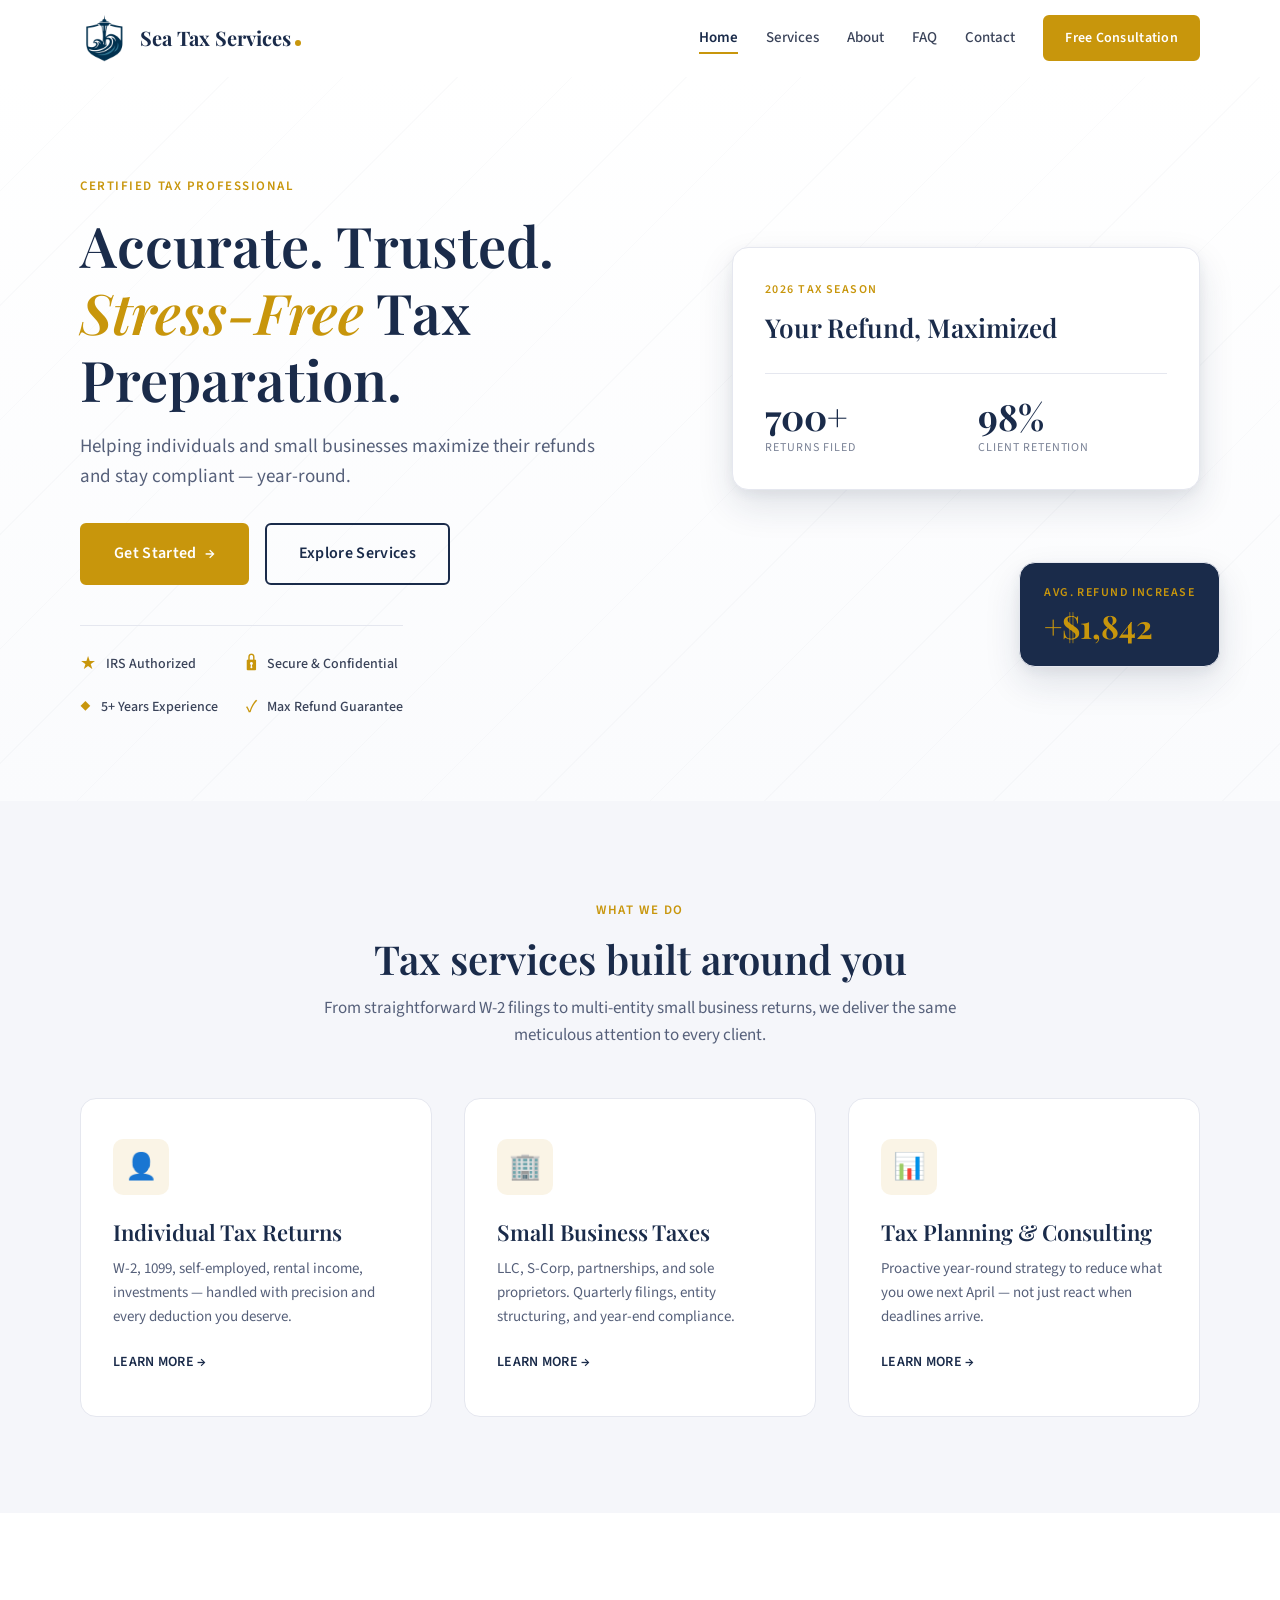
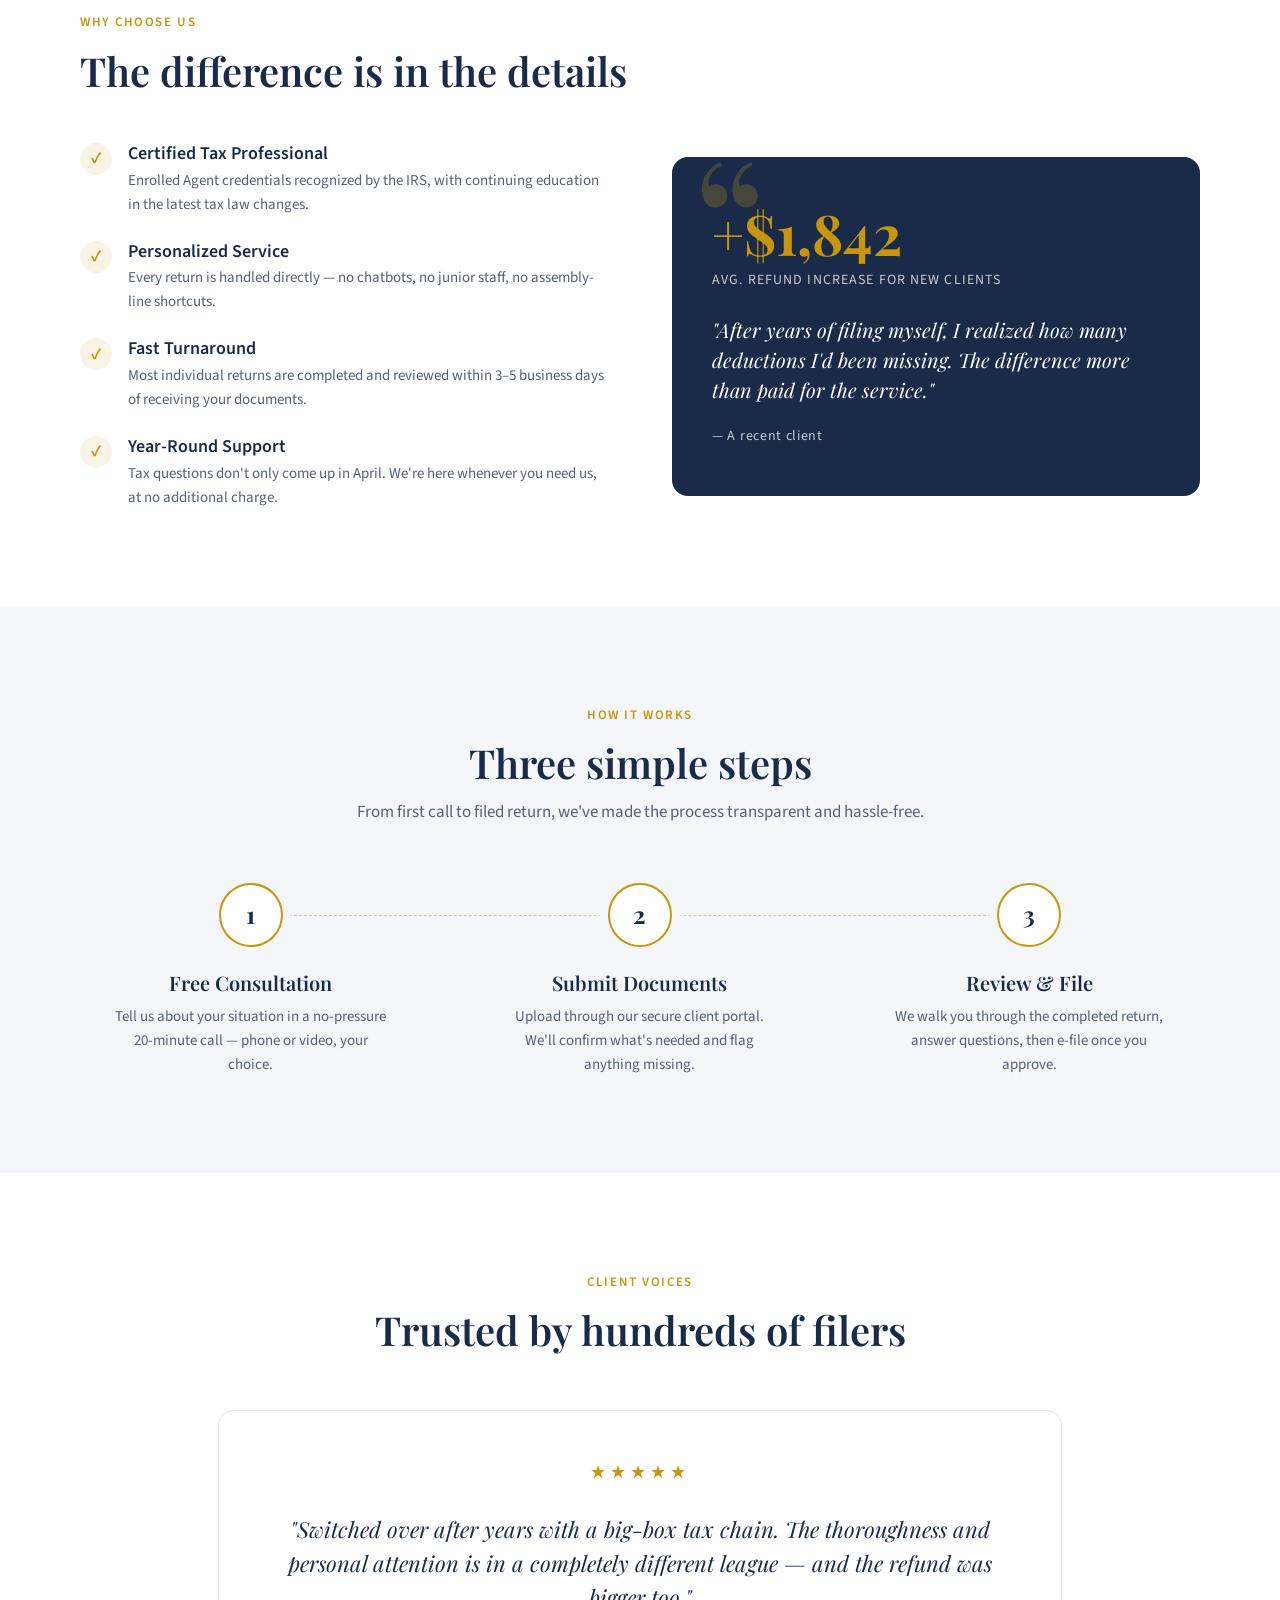
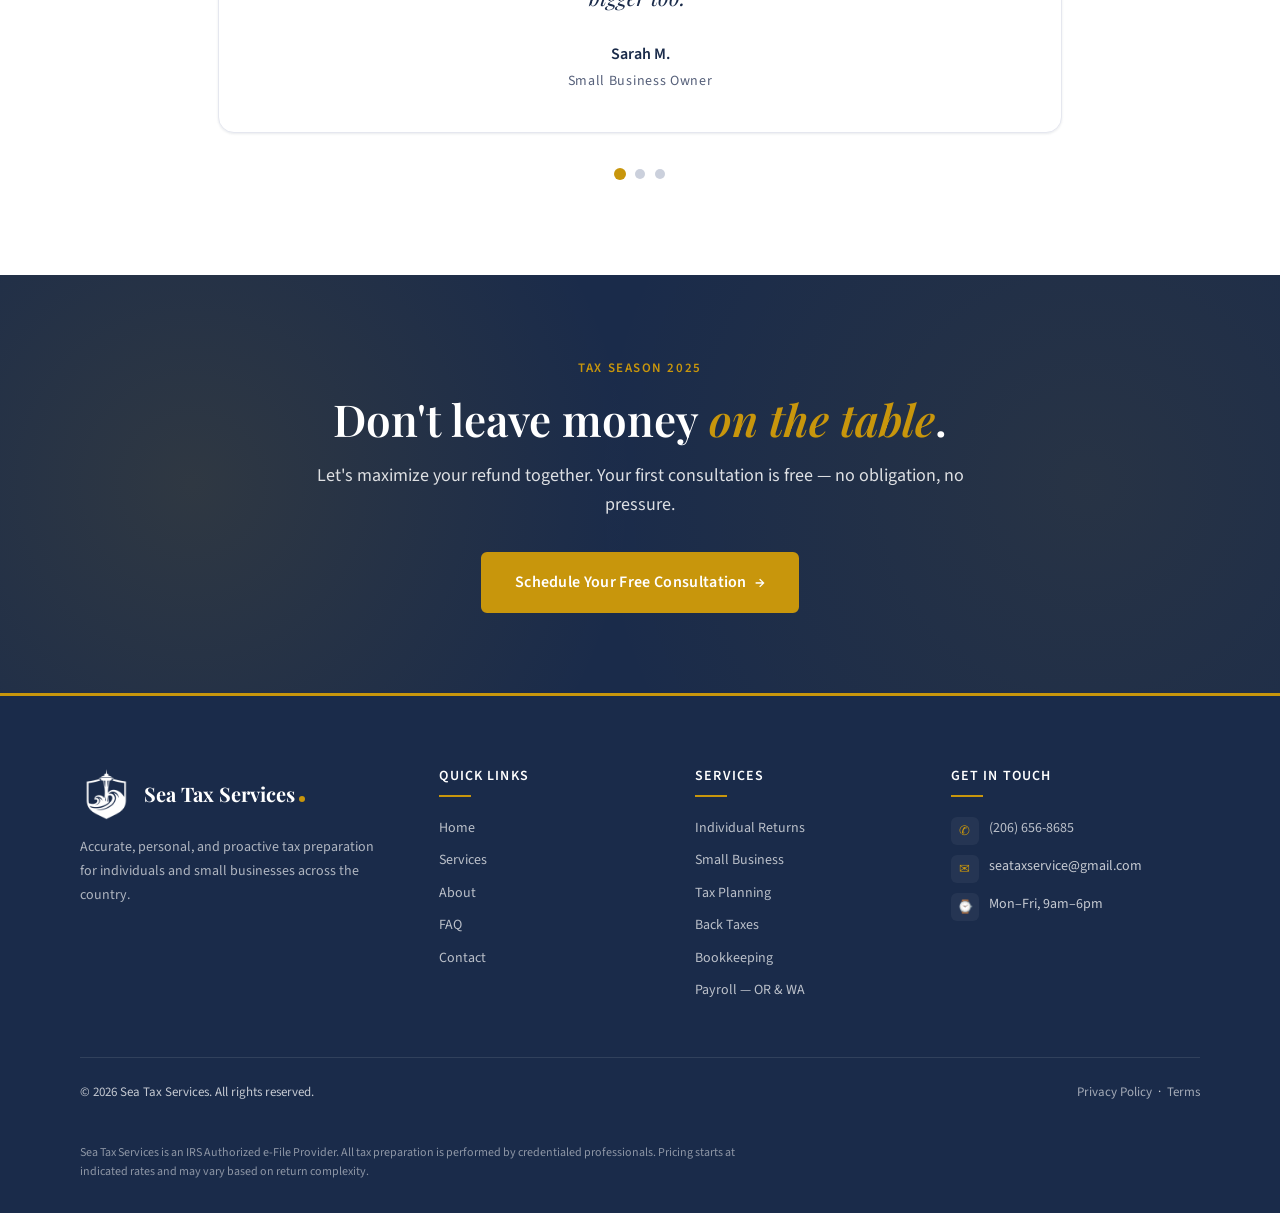
==== index.html @ 5e3aa5e3 "Add Payroll Services for Oregon and Washington to services page Co-Authored-By: Claude Sonnet 4.6 <n" ====
<!DOCTYPE html>
<html lang="en">
<head>
  <meta charset="UTF-8" />
  <meta name="viewport" content="width=device-width, initial-scale=1.0" />
  <title>Sea Tax Services — Accurate. Trusted. Stress-Free Tax Preparation.</title>
  <meta name="description" content="Professional tax preparation for individuals and small businesses. IRS Authorized, 5+ years of experience, maximum refund guaranteed. Schedule your free consultation today." />
  <meta name="keywords" content="tax preparation, tax filing, small business taxes, individual tax returns, tax planning, enrolled agent, IRS authorized" />
  <meta property="og:type" content="website" />
  <meta property="og:title" content="Sea Tax Services — Professional Tax Preparation" />
  <meta property="og:description" content="Accurate, trusted, stress-free tax preparation for individuals and small businesses." />
  <meta property="og:image" content="images/og-image.jpg" />
  <link rel="icon" type="image/svg+xml" href="data:image/svg+xml,%3Csvg xmlns='http://www.w3.org/2000/svg' viewBox='0 0 32 32'%3E%3Crect width='32' height='32' rx='6' fill='%231A2B4A'/%3E%3Ctext x='50%25' y='55%25' font-family='Georgia,serif' font-size='20' font-weight='700' fill='%23C8960C' text-anchor='middle' dominant-baseline='middle'%3EM%3C/text%3E%3C/svg%3E" />
  <link rel="preconnect" href="https://fonts.googleapis.com" />
  <link rel="preconnect" href="https://fonts.gstatic.com" crossorigin />
  <link href="https://fonts.googleapis.com/css2?family=Playfair+Display:ital,wght@0,400;0,600;0,700;1,400;1,600&family=Source+Sans+3:wght@300;400;500;600;700&display=swap" rel="stylesheet" />
  <link rel="stylesheet" href="css/style.css" />
</head>
<body>
  <header class="site-header" id="site-header">
    <div class="container">
      <nav class="nav" aria-label="Primary">
        <a href="index.html" class="logo" aria-label="Sea Tax Services home">
          <img src="images/logo-company.png" alt="Sea Tax Services" class="logo-img" /><span class="logo-name">Sea Tax Services</span>
        </a>
        <button class="nav-toggle" id="nav-toggle" aria-label="Toggle navigation" aria-expanded="false">
          <span></span><span></span><span></span>
        </button>
        <ul class="nav-links" id="nav-links">
          <li><a href="index.html" class="nav-link">Home</a></li>
          <li><a href="services.html" class="nav-link">Services</a></li>
          <li><a href="about.html" class="nav-link">About</a></li>
          <li><a href="faq.html" class="nav-link">FAQ</a></li>
          <li><a href="contact.html" class="nav-link">Contact</a></li>
          <li><a href="contact.html" class="btn btn-primary nav-cta">Free Consultation</a></li>
        </ul>
      </nav>
    </div>
  </header>
  <main>
    <section class="hero">
      <div class="container">
        <div class="hero-grid">
          <div class="hero-content">
            <div class="hero-text">
              <span class="eyebrow">Certified Tax Professional</span>
              <h1>Accurate. Trusted. <em>Stress-Free</em> Tax Preparation.</h1>
              <p class="hero-lead">Helping individuals and small businesses maximize their refunds and stay compliant — year-round.</p>
              <div class="hero-ctas">
                <a href="contact.html" class="btn btn-primary btn-lg btn-arrow">Get Started</a>
                <a href="services.html" class="btn btn-outline btn-lg">Explore Services</a>
              </div>
            </div>
            <ul class="trust-badges">
              <li><span class="trust-badge-icon">★</span> IRS Authorized</li>
              <li><span class="trust-badge-icon">🔒</span> Secure &amp; Confidential</li>
              <li><span class="trust-badge-icon">◆</span> 5+ Years Experience</li>
              <li><span class="trust-badge-icon">✓</span> Max Refund Guarantee</li>
            </ul>
          </div>
          <div class="hero-visual" aria-hidden="true">
            <div class="hero-card hero-card-main">
              <div class="hero-card-label">2026 Tax Season</div>
              <div class="hero-card-title">Your Refund, Maximized</div>
              <div class="hero-card-stats">
                <div>
                  <div class="hero-stat-value">700+</div>
                  <div class="hero-stat-label">Returns Filed</div>
                </div>
                <div>
                  <div class="hero-stat-value">98%</div>
                  <div class="hero-stat-label">Client Retention</div>
                </div>
              </div>
            </div>
            <div class="hero-card hero-card-float">
              <div class="hero-card-label">Avg. Refund Increase</div>
              <div class="hero-stat-value" style="color: var(--color-gold); font-size: 32px;">+$1,842</div>
            </div>
          </div>
        </div>
      </div>
    </section>
    <section class="section-alt">
      <div class="container">
        <div class="section-header">
          <span class="eyebrow">What We Do</span>
          <h2 class="section-title">Tax services built around you</h2>
          <p class="section-subtitle">From straightforward W-2 filings to multi-entity small business returns, we deliver the same meticulous attention to every client.</p>
        </div>
        <div class="services-grid">
          <article class="service-card fade-in">
            <div class="service-icon">👤</div>
            <h3>Individual Tax Returns</h3>
            <p>W-2, 1099, self-employed, rental income, investments — handled with precision and every deduction you deserve.</p>
            <a href="services.html" class="service-link">Learn more →</a>
          </article>
          <article class="service-card fade-in delay-1">
            <div class="service-icon">🏢</div>
            <h3>Small Business Taxes</h3>
            <p>LLC, S-Corp, partnerships, and sole proprietors. Quarterly filings, entity structuring, and year-end compliance.</p>
            <a href="services.html" class="service-link">Learn more →</a>
          </article>
          <article class="service-card fade-in delay-2">
            <div class="service-icon">📊</div>
            <h3>Tax Planning &amp; Consulting</h3>
            <p>Proactive year-round strategy to reduce what you owe next April — not just react when deadlines arrive.</p>
            <a href="services.html" class="service-link">Learn more →</a>
          </article>
        </div>
      </div>
    </section>
    <section>
      <div class="container">
        <div class="section-header" style="text-align:left; margin-left:0;">
          <span class="eyebrow">Why Choose Us</span>
          <h2 class="section-title">The difference is in the details</h2>
        </div>
        <div class="why-us-grid">
          <ul class="why-list">
            <li class="why-item fade-in">
              <span class="why-check">✓</span>
              <div>
                <h4>Certified Tax Professional</h4>
                <p>Enrolled Agent credentials recognized by the IRS, with continuing education in the latest tax law changes.</p>
              </div>
            </li>
            <li class="why-item fade-in delay-1">
              <span class="why-check">✓</span>
              <div>
                <h4>Personalized Service</h4>
                <p>Every return is handled directly — no chatbots, no junior staff, no assembly-line shortcuts.</p>
              </div>
            </li>
            <li class="why-item fade-in delay-2">
              <span class="why-check">✓</span>
              <div>
                <h4>Fast Turnaround</h4>
                <p>Most individual returns are completed and reviewed within 3–5 business days of receiving your documents.</p>
              </div>
            </li>
            <li class="why-item fade-in delay-3">
              <span class="why-check">✓</span>
              <div>
                <h4>Year-Round Support</h4>
                <p>Tax questions don't only come up in April. We're here whenever you need us, at no additional charge.</p>
              </div>
            </li>
          </ul>
          <aside class="quote-callout fade-in">
            <div class="quote-stat">+$1,842</div>
            <div class="quote-stat-label">Avg. refund increase for new clients</div>
            <p class="quote-text">"After years of filing myself, I realized how many deductions I'd been missing. The difference more than paid for the service."</p>
            <div class="quote-author">— A recent client</div>
          </aside>
        </div>
      </div>
    </section>
    <section class="section-alt">
      <div class="container">
        <div class="section-header">
          <span class="eyebrow">How It Works</span>
          <h2 class="section-title">Three simple steps</h2>
          <p class="section-subtitle">From first call to filed return, we've made the process transparent and hassle-free.</p>
        </div>
        <div class="steps">
          <div class="step fade-in">
            <div class="step-number">1</div>
            <h3>Free Consultation</h3>
            <p>Tell us about your situation in a no-pressure 20-minute call — phone or video, your choice.</p>
          </div>
          <div class="step fade-in delay-1">
            <div class="step-number">2</div>
            <h3>Submit Documents</h3>
            <p>Upload through our secure client portal. We'll confirm what's needed and flag anything missing.</p>
          </div>
          <div class="step fade-in delay-2">
            <div class="step-number">3</div>
            <h3>Review &amp; File</h3>
            <p>We walk you through the completed return, answer questions, then e-file once you approve.</p>
          </div>
        </div>
      </div>
    </section>
    <section>
      <div class="container">
        <div class="section-header">
          <span class="eyebrow">Client Voices</span>
          <h2 class="section-title">Trusted by hundreds of filers</h2>
        </div>
        <div class="testimonial-carousel" id="testimonial-carousel">
          <div class="testimonial-track">
            <div class="testimonial-slides" id="testimonial-slides">
              <div class="testimonial-slide">
                <div class="testimonial-card">
                  <div class="stars" aria-label="5 out of 5 stars">★★★★★</div>
                  <p class="testimonial-quote">"Switched over after years with a big-box tax chain. The thoroughness and personal attention is in a completely different league — and the refund was bigger too."</p>
                  <div class="testimonial-author"><strong>Sarah M.</strong>Small Business Owner</div>
                </div>
              </div>
              <div class="testimonial-slide">
                <div class="testimonial-card">
                  <div class="stars" aria-label="5 out of 5 stars">★★★★★</div>
                  <p class="testimonial-quote">"I was dreading doing my taxes after a year with multiple 1099s, a rental property, and some crypto. They walked me through everything and made it painless."</p>
                  <div class="testimonial-author"><strong>Marcus R.</strong>Freelance Consultant</div>
                </div>
              </div>
              <div class="testimonial-slide">
                <div class="testimonial-card">
                  <div class="stars" aria-label="5 out of 5 stars">★★★★★</div>
                  <p class="testimonial-quote">"Responsive, knowledgeable, and genuinely cares about getting it right. I've already referred three friends. Worth every penny."</p>
                  <div class="testimonial-author"><strong>Jennifer L.</strong>Healthcare Professional</div>
                </div>
              </div>
            </div>
          </div>
          <div class="testimonial-dots" role="tablist">
            <button class="testimonial-dot active" data-slide="0" aria-label="Testimonial 1"></button>
            <button class="testimonial-dot" data-slide="1" aria-label="Testimonial 2"></button>
            <button class="testimonial-dot" data-slide="2" aria-label="Testimonial 3"></button>
          </div>
        </div>
      </div>
    </section>
    <section class="cta-banner">
      <div class="container">
        <div class="cta-banner-content">
          <span class="eyebrow">Tax Season 2025</span>
          <h2>Don't leave money <em>on the table</em>.</h2>
          <p>Let's maximize your refund together. Your first consultation is free — no obligation, no pressure.</p>
          <a href="contact.html" class="btn btn-primary btn-lg btn-arrow">Schedule Your Free Consultation</a>
        </div>
      </div>
    </section>
  </main>
  <footer class="site-footer">
    <div class="container">
      <div class="footer-grid">
        <div class="footer-brand">
          <a href="index.html" class="logo">
            <img src="images/logo-company.png" alt="Sea Tax Services" class="logo-img" /><span class="logo-name">Sea Tax Services</span>
          </a>
          <p>Accurate, personal, and proactive tax preparation for individuals and small businesses across the country.</p>
        </div>
        <div class="footer-col">
          <h4>Quick Links</h4>
          <ul>
            <li><a href="index.html">Home</a></li>
            <li><a href="services.html">Services</a></li>
            <li><a href="about.html">About</a></li>
            <li><a href="faq.html">FAQ</a></li>
            <li><a href="contact.html">Contact</a></li>
          </ul>
        </div>
        <div class="footer-col">
          <h4>Services</h4>
          <ul>
            <li><a href="services.html">Individual Returns</a></li>
            <li><a href="services.html">Small Business</a></li>
            <li><a href="services.html">Tax Planning</a></li>
            <li><a href="services.html">Back Taxes</a></li>
            <li><a href="services.html">Bookkeeping</a></li>
            <li><a href="services.html">Payroll — OR &amp; WA</a></li>
          </ul>
        </div>
        <div class="footer-col">
          <h4>Get in Touch</h4>
          <ul class="footer-contact">
            <li><span class="contact-icon">✆</span><a href="tel:+12066568685">(206) 656-8685</a></li>
            <li><span class="contact-icon">✉</span><span>seataxservice@gmail.com</span></li>
            <li><span class="contact-icon">⌚</span><span>Mon–Fri, 9am–6pm</span></li>
          </ul>
        </div>
      </div>
      <div class="footer-bottom">
        <div>&copy; <span id="current-year">2025</span> Sea Tax Services. All rights reserved.</div>
        <div><a href="#">Privacy Policy</a> &nbsp;·&nbsp; <a href="#">Terms</a></div>
      </div>
      <p class="footer-disclaimer">Sea Tax Services is an IRS Authorized e-File Provider. All tax preparation is performed by credentialed professionals. Pricing starts at indicated rates and may vary based on return complexity.</p>
    </div>
  </footer>
  <button class="back-to-top" id="back-to-top" aria-label="Back to top">↑</button>
  <script src="js/main.js"></script>
</body>
</html>
---- css/style.css ----
/* =========================================================
   Sea Tax Services — stylesheet
   Palette: navy #1A2B4A | gold #C8960C | white | gray #F5F6FA
   Fonts:   Playfair Display (headings) | Source Sans 3 (body)
   ========================================================= */

/* ---------- Design tokens ---------- */
:root {
  --color-navy: #1A2B4A;
  --color-navy-dark: #131f36;
  --color-gold: #C8960C;
  --color-gold-light: #e0ac20;
  --color-gold-soft: rgba(200, 150, 12, 0.10);
  --color-bg: #F5F6FA;
  --color-gray-200: #e5e7ef;
  --color-gray-300: #cbd0dc;
  --color-gray-500: #7a8296;
  --color-gray-600: #56607a;
  --color-gray-700: #3a4359;
  --color-text: #1f2433;

  --font-heading: 'Playfair Display', Georgia, serif;
  --font-body: 'Source Sans 3', -apple-system, BlinkMacSystemFont, 'Segoe UI', sans-serif;

  --radius-sm: 6px;
  --radius-md: 10px;
  --radius-lg: 16px;

  --shadow-sm: 0 1px 3px rgba(26, 43, 74, 0.06), 0 1px 2px rgba(26, 43, 74, 0.04);
  --shadow-md: 0 6px 16px rgba(26, 43, 74, 0.08), 0 2px 6px rgba(26, 43, 74, 0.04);
  --shadow-lg: 0 16px 36px rgba(26, 43, 74, 0.12), 0 4px 12px rgba(26, 43, 74, 0.06);

  --transition-fast: 160ms ease;
  --transition-base: 260ms cubic-bezier(0.4, 0, 0.2, 1);

  --nav-height: 76px;
  --max-width: 1200px;
}

/* ---------- Reset ---------- */
*, *::before, *::after { box-sizing: border-box; margin: 0; padding: 0; }
html { scroll-behavior: smooth; }
body {
  font-family: var(--font-body);
  font-size: 16px;
  line-height: 1.6;
  color: var(--color-text);
  background: #fff;
  -webkit-font-smoothing: antialiased;
}
img { max-width: 100%; display: block; }
a { color: inherit; text-decoration: none; }
button { font: inherit; cursor: pointer; background: none; border: none; color: inherit; }
ul, ol { list-style: none; }

h1, h2, h3, h4 {
  font-family: var(--font-heading);
  color: var(--color-navy);
  line-height: 1.2;
  font-weight: 600;
}
h1 { font-size: clamp(36px, 5vw, 56px); }
h2 { font-size: clamp(28px, 3.5vw, 40px); }
h3 { font-size: 22px; }
h4 { font-size: 18px; }
em { font-style: italic; color: var(--color-gold); }
p { color: var(--color-gray-700); }

/* ---------- Helpers ---------- */
.container { max-width: var(--max-width); margin: 0 auto; padding: 0 40px; }
section { padding: 96px 0; }
.section-alt { background: var(--color-bg); }

.eyebrow {
  display: inline-block;
  font-size: 13px;
  font-weight: 600;
  letter-spacing: 0.12em;
  text-transform: uppercase;
  color: var(--color-gold);
  margin-bottom: 14px;
}
.section-header { text-align: center; max-width: 680px; margin: 0 auto 24px; }
.section-title { margin-bottom: 12px; }
.section-subtitle { font-size: 17px; color: var(--color-gray-600); }

/* ---------- Buttons ---------- */
.btn {
  display: inline-flex;
  align-items: center;
  gap: 8px;
  padding: 13px 28px;
  font-family: var(--font-body);
  font-size: 15px;
  font-weight: 600;
  letter-spacing: 0.02em;
  border-radius: var(--radius-sm);
  border: 2px solid transparent;
  transition: all var(--transition-fast);
  cursor: pointer;
  white-space: nowrap;
}
.btn-primary {
  background: var(--color-gold);
  color: #fff;
  border-color: var(--color-gold);
}
.btn-primary:hover {
  background: var(--color-gold-light);
  border-color: var(--color-gold-light);
  transform: translateY(-1px);
  box-shadow: var(--shadow-md);
}
.btn-outline {
  background: transparent;
  color: var(--color-navy);
  border-color: var(--color-navy);
}
.btn-outline:hover {
  background: var(--color-navy);
  color: #fff;
  transform: translateY(-1px);
}
.btn-lg { padding: 16px 32px; font-size: 16px; }
.btn-arrow::after {
  content: '→';
  display: inline-block;
  transition: transform var(--transition-fast);
}
.btn-arrow:hover::after { transform: translateX(4px); }

/* ---------- Header / nav ---------- */
.site-header {
  position: sticky;
  top: 0;
  z-index: 100;
  background: rgba(255, 255, 255, 0.96);
  backdrop-filter: saturate(150%) blur(10px);
  -webkit-backdrop-filter: saturate(150%) blur(10px);
  border-bottom: 1px solid transparent;
  transition: box-shadow var(--transition-base), border-color var(--transition-base);
}
.site-header.scrolled {
  box-shadow: var(--shadow-sm);
  border-bottom-color: var(--color-gray-200);
}
.nav {
  display: flex;
  align-items: center;
  justify-content: space-between;
  height: var(--nav-height);
}
.logo {
  display: inline-flex;
  align-items: center;
  gap: 2px;
  font-family: var(--font-heading);
  font-size: 22px;
  font-weight: 700;
  color: var(--color-navy);
  position: relative;
}
.logo-img {
  height: 48px;
  width: auto;
  display: block;
}
.logo-name {
  font-family: var(--font-heading);
  font-size: 20px;
  font-weight: 700;
  color: var(--color-navy);
  margin-left: 10px;
  line-height: 1.2;
}
.footer-brand .logo-img {
  height: 52px;
  filter: brightness(0) invert(1);
}
.footer-brand .logo-name {
  color: #fff;
}
.logo > span { position: relative; padding-right: 8px; }
.logo > span::after {
  content: '';
  display: inline-block;
  width: 6px;
  height: 6px;
  border-radius: 50%;
  background: var(--color-gold);
  margin-left: 4px;
  vertical-align: baseline;
}
.logo-sub {
  display: block;
  font-family: var(--font-body);
  font-size: 11px;
  font-weight: 500;
  letter-spacing: 0.15em;
  text-transform: uppercase;
  color: var(--color-gray-500);
  margin-top: 2px;
}
.nav-links {
  display: flex;
  align-items: center;
  gap: 28px;
}
.nav-link {
  font-size: 15px;
  font-weight: 500;
  color: var(--color-gray-700);
  position: relative;
  padding: 6px 0;
  transition: color var(--transition-fast);
}
.nav-link::after {
  content: '';
  position: absolute;
  bottom: 0;
  left: 0;
  right: 0;
  height: 2px;
  background: var(--color-gold);
  transform: scaleX(0);
  transform-origin: center;
  transition: transform var(--transition-fast);
}
.nav-link:hover { color: var(--color-navy); }
.nav-link:hover::after,
.nav-link.active::after { transform: scaleX(1); }
.nav-link.active { color: var(--color-navy); font-weight: 600; }
.nav-cta { padding: 10px 20px; font-size: 14px; }
.nav-toggle {
  display: none;
  flex-direction: column;
  gap: 5px;
  padding: 8px;
}
.nav-toggle span {
  display: block;
  width: 24px;
  height: 2px;
  background: var(--color-navy);
  border-radius: 2px;
  transition: transform var(--transition-fast);
}

/* ---------- Hero ---------- */
.hero {
  padding: 96px 0 80px;
  position: relative;
  overflow: hidden;
  background:
    linear-gradient(180deg, #fff 0%, #fafbfd 100%),
    repeating-linear-gradient(
      135deg,
      transparent 0,
      transparent 80px,
      rgba(26, 43, 74, 0.015) 80px,
      rgba(26, 43, 74, 0.015) 81px
    );
  background-blend-mode: normal;
}
.hero::before {
  content: '';
  position: absolute;
  inset: 0;
  background-image:
    repeating-linear-gradient(
      135deg,
      transparent 0,
      transparent 80px,
      rgba(26, 43, 74, 0.02) 80px,
      rgba(26, 43, 74, 0.02) 81px
    );
  pointer-events: none;
}
.hero-grid {
  display: grid;
  grid-template-columns: 1.1fr 0.9fr;
  gap: 80px;
  align-items: center;
  position: relative;
}
.hero-content {
  display: flex;
  flex-direction: column;
  gap: 40px;
}
.hero h1 {
  margin-bottom: 20px;
}
.hero-lead {
  font-size: 19px;
  line-height: 1.55;
  color: var(--color-gray-600);
  max-width: 540px;
  margin-bottom: 32px;
}
.hero-ctas {
  display: flex;
  gap: 16px;
  flex-wrap: wrap;
}
.trust-badges {
  display: grid;
  grid-template-columns: repeat(2, auto);
  gap: 14px 28px;
  padding-top: 24px;
  border-top: 1px solid var(--color-gray-200);
  align-self: start;
}
.trust-badges li {
  display: flex;
  align-items: center;
  gap: 10px;
  font-size: 14px;
  color: var(--color-gray-700);
  font-weight: 500;
}
.trust-badge-icon { color: var(--color-gold); font-size: 18px; }

.hero-visual {
  position: relative;
  min-height: 400px;
}
.hero-card {
  background: #fff;
  border: 1px solid var(--color-gray-200);
  border-radius: var(--radius-lg);
  padding: 32px;
  box-shadow: var(--shadow-lg);
}
.hero-card-main {
  position: relative;
  z-index: 2;
}
.hero-card-label {
  font-size: 12px;
  font-weight: 600;
  letter-spacing: 0.12em;
  text-transform: uppercase;
  color: var(--color-gold);
  margin-bottom: 8px;
}
.hero-card-title {
  font-family: var(--font-heading);
  font-size: 26px;
  font-weight: 600;
  color: var(--color-navy);
  margin-bottom: 24px;
}
.hero-card-stats {
  display: grid;
  grid-template-columns: 1fr 1fr;
  gap: 24px;
  padding-top: 24px;
  border-top: 1px solid var(--color-gray-200);
}
.hero-stat-value {
  font-family: var(--font-heading);
  font-size: 36px;
  font-weight: 700;
  color: var(--color-navy);
  line-height: 1;
  margin-bottom: 4px;
}
.hero-stat-label {
  font-size: 12px;
  letter-spacing: 0.08em;
  text-transform: uppercase;
  color: var(--color-gray-500);
}
.hero-card-float {
  position: absolute;
  bottom: -20px;
  right: -20px;
  padding: 20px 24px;
  background: var(--color-navy);
  color: #fff;
  z-index: 3;
  animation: float 4s ease-in-out infinite;
}
.hero-card-float .hero-card-label { color: var(--color-gold); }
@keyframes float {
  0%, 100% { transform: translateY(0); }
  50% { transform: translateY(-8px); }
}

/* ---------- Services overview (homepage) ---------- */
.services-grid {
  display: grid;
  grid-template-columns: repeat(3, 1fr);
  gap: 32px;
  margin-top: 48px;
}
.service-card {
  background: #fff;
  border: 1px solid var(--color-gray-200);
  border-radius: var(--radius-lg);
  padding: 40px 32px;
  position: relative;
  overflow: hidden;
  transition: transform var(--transition-base), box-shadow var(--transition-base), border-color var(--transition-base);
}
.service-card::before {
  content: '';
  position: absolute;
  top: 0; left: 0; right: 0;
  height: 3px;
  background: var(--color-gold);
  transform: scaleX(0);
  transform-origin: left;
  transition: transform var(--transition-base);
}
.service-card:hover {
  transform: translateY(-6px);
  box-shadow: var(--shadow-lg);
  border-color: var(--color-gray-300);
}
.service-card:hover::before { transform: scaleX(1); }
.service-icon {
  width: 56px;
  height: 56px;
  border-radius: var(--radius-md);
  background: var(--color-gold-soft);
  color: var(--color-gold);
  display: flex;
  align-items: center;
  justify-content: center;
  font-size: 26px;
  margin-bottom: 24px;
}
.service-card h3 { font-size: 22px; margin-bottom: 12px; }
.service-card p { font-size: 15px; color: var(--color-gray-600); margin-bottom: 20px; }
.service-link {
  display: inline-flex;
  align-items: center;
  gap: 6px;
  color: var(--color-navy);
  font-weight: 600;
  font-size: 14px;
  letter-spacing: 0.02em;
  text-transform: uppercase;
  border-bottom: 1px solid transparent;
  padding-bottom: 2px;
  transition: color var(--transition-fast), border-color var(--transition-fast), gap var(--transition-fast);
}
.service-link:hover {
  color: var(--color-gold);
  border-color: var(--color-gold);
  gap: 10px;
}

/* ---------- Why choose us ---------- */
.why-us-grid {
  display: grid;
  grid-template-columns: 1fr 1fr;
  gap: 64px;
  align-items: center;
  margin-top: 48px;
}
.why-list {
  display: flex;
  flex-direction: column;
  gap: 24px;
}
.why-item {
  display: flex;
  gap: 16px;
  align-items: flex-start;
}
.why-check {
  flex-shrink: 0;
  width: 32px;
  height: 32px;
  border-radius: 50%;
  background: var(--color-gold-soft);
  color: var(--color-gold);
  display: flex;
  align-items: center;
  justify-content: center;
  font-weight: 700;
  font-size: 16px;
}
.why-item h4 {
  font-family: var(--font-body);
  font-size: 18px;
  font-weight: 600;
  color: var(--color-navy);
  margin-bottom: 4px;
}
.why-item p {
  font-size: 15px;
  color: var(--color-gray-600);
  margin: 0;
}
.quote-callout {
  background: var(--color-navy);
  color: #fff;
  padding: 48px 40px;
  border-radius: var(--radius-lg);
  position: relative;
  overflow: hidden;
}
.quote-callout::before {
  content: '“';
  position: absolute;
  top: -30px;
  left: 20px;
  font-family: var(--font-heading);
  font-size: 180px;
  color: var(--color-gold);
  opacity: 0.25;
  line-height: 1;
}
.quote-stat {
  font-family: var(--font-heading);
  font-size: 56px;
  font-weight: 700;
  color: var(--color-gold);
  line-height: 1;
  margin-bottom: 8px;
  position: relative;
}
.quote-stat-label {
  font-size: 14px;
  letter-spacing: 0.08em;
  text-transform: uppercase;
  color: rgba(255,255,255,0.75);
  margin-bottom: 24px;
  position: relative;
}
.quote-text {
  font-family: var(--font-heading);
  font-size: 20px;
  font-style: italic;
  line-height: 1.5;
  margin-bottom: 20px;
  position: relative;
  color: #fff;
}
.quote-author {
  font-size: 14px;
  color: rgba(255,255,255,0.75);
  letter-spacing: 0.05em;
  position: relative;
}

/* ---------- How it works ---------- */
.steps {
  display: grid;
  grid-template-columns: repeat(3, 1fr);
  gap: 48px;
  margin-top: 56px;
  position: relative;
}
.steps::before {
  content: '';
  position: absolute;
  top: 32px;
  left: 16%;
  right: 16%;
  border-top: 1px dashed var(--color-gold);
  opacity: 0.5;
  z-index: 0;
}
.step {
  text-align: center;
  position: relative;
  z-index: 1;
  transition: transform var(--transition-base);
}
.step:hover { transform: translateY(-4px); }
.step-number {
  width: 64px;
  height: 64px;
  margin: 0 auto 24px;
  border-radius: 50%;
  background: #fff;
  border: 2px solid var(--color-gold);
  color: var(--color-navy);
  display: flex;
  align-items: center;
  justify-content: center;
  font-family: var(--font-heading);
  font-size: 24px;
  font-weight: 700;
  box-shadow: 0 0 0 8px var(--color-bg);
  transition: background var(--transition-base), color var(--transition-base);
}
.step:hover .step-number {
  background: var(--color-gold);
  color: #fff;
}
.step h3 { font-size: 20px; margin-bottom: 10px; }
.step p { font-size: 15px; color: var(--color-gray-600); max-width: 280px; margin: 0 auto; }

/* ---------- Testimonials ---------- */
.testimonial-carousel {
  max-width: 860px;
  margin: 48px auto 0;
}
.testimonial-track {
  overflow: hidden;
  border-radius: var(--radius-lg);
}
.testimonial-slides {
  display: flex;
  transition: transform 600ms cubic-bezier(0.4, 0, 0.2, 1);
}
.testimonial-slide {
  flex: 0 0 100%;
  padding: 8px;
}
.testimonial-card {
  background: #fff;
  border: 1px solid var(--color-gray-200);
  border-radius: var(--radius-lg);
  padding: 48px 48px 40px;
  text-align: center;
  box-shadow: var(--shadow-sm);
}
.stars {
  color: var(--color-gold);
  font-size: 18px;
  letter-spacing: 4px;
  margin-bottom: 24px;
}
.testimonial-quote {
  font-family: var(--font-heading);
  font-size: 22px;
  font-style: italic;
  line-height: 1.55;
  color: var(--color-navy);
  margin-bottom: 28px;
}
.testimonial-author {
  font-size: 14px;
  letter-spacing: 0.05em;
  color: var(--color-gray-600);
}
.testimonial-author strong {
  display: block;
  font-weight: 600;
  color: var(--color-navy);
  letter-spacing: normal;
  font-size: 16px;
  margin-bottom: 2px;
}
.testimonial-dots {
  display: flex;
  justify-content: center;
  gap: 10px;
  margin-top: 28px;
}
.testimonial-dot {
  width: 10px;
  height: 10px;
  border-radius: 50%;
  background: var(--color-gray-300);
  padding: 0;
  transition: background var(--transition-fast), transform var(--transition-fast);
}
.testimonial-dot:hover { transform: scale(1.2); }
.testimonial-dot.active {
  background: var(--color-gold);
  transform: scale(1.2);
}

/* ---------- CTA banner ---------- */
.cta-banner {
  background: var(--color-navy);
  color: #fff;
  padding: 80px 0;
  position: relative;
  overflow: hidden;
}
.cta-banner::before {
  content: '';
  position: absolute;
  inset: 0;
  background:
    radial-gradient(circle at 15% 50%, rgba(200, 150, 12, 0.12), transparent 40%),
    radial-gradient(circle at 85% 50%, rgba(200, 150, 12, 0.08), transparent 45%);
  pointer-events: none;
}
.cta-banner-content {
  position: relative;
  text-align: center;
  max-width: 720px;
  margin: 0 auto;
}
.cta-banner .eyebrow { color: var(--color-gold); }
.cta-banner h2 {
  color: #fff;
  font-size: clamp(32px, 4vw, 44px);
  margin-bottom: 16px;
}
.cta-banner h2 em { font-style: italic; color: var(--color-gold); }
.cta-banner p {
  font-size: 18px;
  color: rgba(255,255,255,0.85);
  margin-bottom: 32px;
}

/* ---------- Page hero (non-home) ---------- */
.page-hero {
  background: var(--color-bg);
  border-bottom: 1px solid var(--color-gray-200);
  padding: 80px 0 64px;
}
.page-hero-inner { max-width: 780px; }
.breadcrumb {
  font-size: 13px;
  letter-spacing: 0.05em;
  text-transform: uppercase;
  color: var(--color-gray-500);
  margin-bottom: 20px;
}
.breadcrumb a {
  color: var(--color-gray-600);
  border-bottom: 1px solid transparent;
  transition: color var(--transition-fast), border-color var(--transition-fast);
}
.breadcrumb a:hover { color: var(--color-gold); border-color: var(--color-gold); }
.breadcrumb-sep { margin: 0 10px; color: var(--color-gray-300); }
.page-hero h1 { font-size: clamp(36px, 5vw, 52px); margin-bottom: 16px; }
.page-hero p {
  font-size: 18px;
  color: var(--color-gray-600);
  max-width: 620px;
}

/* ---------- Services page ---------- */
.service-detail-list {
  display: flex;
  flex-direction: column;
  gap: 24px;
}
.service-detail {
  display: grid;
  grid-template-columns: 80px 1fr auto;
  gap: 32px;
  align-items: flex-start;
  background: #fff;
  border: 1px solid var(--color-gray-200);
  border-radius: var(--radius-lg);
  padding: 36px;
  transition: border-color var(--transition-base), box-shadow var(--transition-base);
}
.service-detail:hover {
  border-color: var(--color-gold);
  box-shadow: var(--shadow-md);
}
.service-detail-icon {
  width: 64px;
  height: 64px;
  border-radius: var(--radius-md);
  background: var(--color-gold-soft);
  color: var(--color-gold);
  display: flex;
  align-items: center;
  justify-content: center;
  font-size: 28px;
}
.service-detail-body h3 { font-size: 24px; margin-bottom: 8px; }
.service-detail-body > p { color: var(--color-gray-600); margin-bottom: 16px; }
.service-detail-body ul {
  display: grid;
  grid-template-columns: repeat(2, 1fr);
  gap: 8px 24px;
}
.service-detail-body ul li {
  position: relative;
  padding-left: 20px;
  font-size: 15px;
  color: var(--color-gray-700);
}
.service-detail-body ul li::before {
  content: '✓';
  position: absolute;
  left: 0;
  color: var(--color-gold);
  font-weight: 700;
}
.price-tag { text-align: right; min-width: 140px; }
.price-label {
  font-size: 11px;
  text-transform: uppercase;
  letter-spacing: 0.08em;
  color: var(--color-gray-500);
  margin-bottom: 4px;
}
.price-value {
  font-family: var(--font-heading);
  font-size: 28px;
  font-weight: 700;
  color: var(--color-navy);
  line-height: 1.1;
}
.price-value small {
  font-family: var(--font-body);
  font-size: 14px;
  font-weight: 400;
  color: var(--color-gray-500);
  display: block;
  margin-top: 2px;
}

.pricing-table {
  display: grid;
  grid-template-columns: repeat(3, 1fr);
  gap: 24px;
  margin-top: 48px;
}
.pricing-card {
  background: #fff;
  border: 1px solid var(--color-gray-200);
  border-radius: var(--radius-lg);
  padding: 40px 32px;
  text-align: center;
  position: relative;
  transition: transform var(--transition-base), box-shadow var(--transition-base);
}
.pricing-card:hover { transform: translateY(-4px); box-shadow: var(--shadow-lg); }
.pricing-card.featured {
  background: var(--color-navy);
  color: #fff;
  border-color: var(--color-navy);
  transform: scale(1.03);
}
.pricing-card.featured:hover { transform: scale(1.03) translateY(-4px); }
.pricing-card.featured::before {
  content: 'Most Popular';
  position: absolute;
  top: -12px;
  left: 50%;
  transform: translateX(-50%);
  background: var(--color-gold);
  color: #fff;
  font-size: 11px;
  font-weight: 700;
  letter-spacing: 0.1em;
  text-transform: uppercase;
  padding: 6px 18px;
  border-radius: 999px;
}
.pricing-tier {
  font-family: var(--font-heading);
  font-size: 22px;
  font-weight: 600;
  margin-bottom: 8px;
  color: var(--color-navy);
}
.pricing-card.featured .pricing-tier { color: var(--color-gold); }
.pricing-amount {
  font-family: var(--font-heading);
  font-size: 48px;
  font-weight: 700;
  color: var(--color-navy);
  line-height: 1;
  margin-bottom: 4px;
}
.pricing-card.featured .pricing-amount { color: #fff; }
.pricing-amount small {
  font-family: var(--font-body);
  font-size: 14px;
  font-weight: 400;
  color: var(--color-gray-500);
  display: block;
  margin-top: 4px;
}
.pricing-card.featured .pricing-amount small { color: rgba(255,255,255,0.7); }
.pricing-desc {
  font-size: 14px;
  color: var(--color-gray-600);
  margin: 16px 0 28px;
  padding-bottom: 24px;
  border-bottom: 1px solid var(--color-gray-200);
}
.pricing-card.featured .pricing-desc {
  color: rgba(255,255,255,0.75);
  border-bottom-color: rgba(255,255,255,0.15);
}
.pricing-features {
  text-align: left;
  margin-bottom: 32px;
}
.pricing-features li {
  padding: 10px 0 10px 26px;
  position: relative;
  font-size: 14px;
  color: var(--color-gray-700);
}
.pricing-card.featured .pricing-features li { color: rgba(255,255,255,0.9); }
.pricing-features li::before {
  content: '✓';
  position: absolute;
  left: 0;
  color: var(--color-gold);
  font-weight: 700;
}

/* ---------- About page ---------- */
.about-grid {
  display: grid;
  grid-template-columns: 1fr 1.5fr;
  gap: 64px;
  align-items: flex-start;
}
.about-photo {
  position: relative;
  aspect-ratio: 4 / 5;
  border-radius: var(--radius-lg);
  overflow: hidden;
  background: var(--color-bg);
  box-shadow: var(--shadow-md);
}
.about-photo::after {
  content: '';
  position: absolute;
  top: 16px;
  left: 16px;
  right: -16px;
  bottom: -16px;
  border: 2px solid var(--color-gold);
  border-radius: var(--radius-lg);
  z-index: -1;
}
.about-photo img,
.photo-placeholder {
  width: 100%;
  height: 100%;
  object-fit: cover;
  display: block;
}
.photo-placeholder {
  background: linear-gradient(135deg, #e5e9f0, #cbd5e1);
  display: flex;
  align-items: center;
  justify-content: center;
  color: var(--color-gray-500);
  font-size: 14px;
  letter-spacing: 0.05em;
  text-transform: uppercase;
}
.about-body p {
  color: var(--color-gray-700);
  margin-bottom: 20px;
  font-size: 17px;
  line-height: 1.75;
}
.about-body p.lead::first-letter {
  font-family: var(--font-heading);
  font-size: 60px;
  font-weight: 700;
  color: var(--color-gold);
  float: left;
  line-height: 0.85;
  padding: 6px 10px 0 0;
}
.about-body h2 { font-size: 28px; margin: 36px 0 16px; }
.credential-badges {
  display: flex;
  flex-wrap: wrap;
  gap: 10px;
  margin: 24px 0 32px;
}
.credential-pill {
  padding: 8px 16px;
  background: var(--color-bg);
  border: 1px solid var(--color-gray-200);
  border-radius: 999px;
  font-size: 13px;
  font-weight: 600;
  color: var(--color-navy);
  letter-spacing: 0.02em;
}
.credential-pill::before {
  content: '●';
  color: var(--color-gold);
  margin-right: 8px;
  font-size: 10px;
}
.mission-box {
  background: var(--color-navy);
  color: #fff;
  padding: 36px 32px;
  border-radius: var(--radius-lg);
  margin-top: 32px;
  border-left: 4px solid var(--color-gold);
}
.mission-box h3 {
  color: var(--color-gold);
  font-size: 14px;
  letter-spacing: 0.12em;
  text-transform: uppercase;
  margin-bottom: 12px;
}
.mission-box p {
  font-family: var(--font-heading);
  font-style: italic;
  font-size: 20px;
  line-height: 1.5;
  margin: 0;
  color: #fff;
}

/* ---------- FAQ page ---------- */
.faq-wrapper { max-width: 820px; margin: 0 auto; }
.faq-item { border-bottom: 1px solid var(--color-gray-200); }
.faq-item:first-child { border-top: 1px solid var(--color-gray-200); }
.faq-question {
  width: 100%;
  padding: 28px 0;
  text-align: left;
  display: flex;
  justify-content: space-between;
  align-items: center;
  gap: 24px;
  font-family: var(--font-body);
  font-size: 18px;
  font-weight: 600;
  color: var(--color-navy);
  transition: color var(--transition-fast);
}
.faq-question:hover { color: var(--color-gold); }
.faq-toggle {
  flex-shrink: 0;
  width: 32px;
  height: 32px;
  position: relative;
}
.faq-toggle::before,
.faq-toggle::after {
  content: '';
  position: absolute;
  background: var(--color-gold);
  top: 50%;
  left: 50%;
  transform: translate(-50%, -50%);
  transition: transform var(--transition-base), opacity var(--transition-base);
}
.faq-toggle::before { width: 14px; height: 2px; }
.faq-toggle::after { width: 2px; height: 14px; }
.faq-item.open .faq-toggle::after {
  transform: translate(-50%, -50%) rotate(90deg);
  opacity: 0;
}
.faq-answer {
  max-height: 0;
  overflow: hidden;
  transition: max-height 400ms cubic-bezier(0.4, 0, 0.2, 1);
}
.faq-answer-inner {
  padding: 0 0 28px;
  color: var(--color-gray-700);
  font-size: 16px;
  line-height: 1.75;
  max-width: 680px;
}
.faq-answer-inner a {
  color: var(--color-gold);
  border-bottom: 1px solid var(--color-gold);
}

/* ---------- Contact page ---------- */
.contact-grid {
  display: grid;
  grid-template-columns: 1.3fr 1fr;
  gap: 64px;
  align-items: flex-start;
}
.contact-form {
  background: #fff;
  border: 1px solid var(--color-gray-200);
  border-radius: var(--radius-lg);
  padding: 40px;
  box-shadow: var(--shadow-sm);
}
.form-row {
  display: grid;
  grid-template-columns: 1fr 1fr;
  gap: 20px;
}
.form-field {
  margin-bottom: 20px;
  position: relative;
}
.form-field label {
  display: block;
  font-size: 13px;
  font-weight: 600;
  letter-spacing: 0.04em;
  text-transform: uppercase;
  color: var(--color-navy);
  margin-bottom: 8px;
}
.form-field label .required {
  color: var(--color-gold);
  margin-left: 2px;
}
.form-field input,
.form-field select,
.form-field textarea {
  width: 100%;
  padding: 14px 16px;
  font-family: var(--font-body);
  font-size: 15px;
  color: var(--color-navy);
  background: #fff;
  border: 1px solid var(--color-gray-300);
  border-radius: var(--radius-sm);
  transition: border-color var(--transition-fast), box-shadow var(--transition-fast);
}
.form-field input:focus,
.form-field select:focus,
.form-field textarea:focus {
  outline: none;
  border-color: var(--color-gold);
  box-shadow: 0 0 0 3px var(--color-gold-soft);
}
.form-field textarea { min-height: 140px; resize: vertical; }
.form-field.error input,
.form-field.error select,
.form-field.error textarea {
  border-color: #c53030;
  box-shadow: 0 0 0 3px rgba(197, 48, 48, 0.1);
}
.form-error {
  display: none;
  margin-top: 6px;
  font-size: 13px;
  color: #c53030;
}
.form-field.error .form-error { display: block; }
.form-submit { width: 100%; margin-top: 8px; justify-content: center; }
.form-success {
  display: none;
  padding: 40px 32px;
  background: var(--color-gold-soft);
  border: 1px solid var(--color-gold);
  border-radius: var(--radius-lg);
  text-align: center;
  grid-column: 1;
}
.form-success.visible { display: block; }
.form-success h3 { color: var(--color-navy); margin-bottom: 8px; }
.form-success p { color: var(--color-gray-700); margin: 0; }

.contact-info h2 { font-size: 24px; margin-bottom: 20px; }
.contact-info > p { color: var(--color-gray-600); margin-bottom: 32px; }
.contact-methods {
  display: flex;
  flex-direction: column;
  gap: 20px;
  margin-bottom: 36px;
}
.contact-method {
  display: flex;
  gap: 16px;
  align-items: flex-start;
  padding: 20px;
  background: var(--color-bg);
  border-radius: var(--radius-md);
  border-left: 3px solid var(--color-gold);
}
.contact-icon {
  flex-shrink: 0;
  width: 40px;
  height: 40px;
  background: #fff;
  border-radius: var(--radius-sm);
  display: flex;
  align-items: center;
  justify-content: center;
  color: var(--color-gold);
  font-size: 18px;
}
.contact-method strong {
  display: block;
  font-size: 13px;
  text-transform: uppercase;
  letter-spacing: 0.06em;
  color: var(--color-gray-600);
  margin-bottom: 4px;
  font-weight: 600;
}
.contact-method span,
.contact-method a {
  font-size: 16px;
  color: var(--color-navy);
  font-weight: 500;
}
.contact-method a:hover { color: var(--color-gold); }
.social-links { display: flex; gap: 12px; }
.social-link {
  width: 44px;
  height: 44px;
  border-radius: 50%;
  background: var(--color-bg);
  border: 1px solid var(--color-gray-200);
  display: flex;
  align-items: center;
  justify-content: center;
  color: var(--color-navy);
  font-weight: 600;
  font-size: 16px;
  transition: background var(--transition-fast), color var(--transition-fast), border-color var(--transition-fast), transform var(--transition-fast);
}
.social-link:hover {
  background: var(--color-gold);
  color: #fff;
  border-color: var(--color-gold);
  transform: translateY(-2px);
}

/* ---------- Footer ---------- */
.site-footer {
  background: var(--color-navy);
  color: rgba(255,255,255,0.75);
  padding: 72px 0 0;
  border-top: 3px solid var(--color-gold);
  font-size: 14px;
}
.footer-grid {
  display: grid;
  grid-template-columns: 1.5fr 1fr 1fr 1.2fr;
  gap: 48px;
  padding-bottom: 56px;
}
.footer-brand .logo { color: #fff; margin-bottom: 16px; display: inline-flex; }
.footer-brand .logo-sub { color: rgba(255,255,255,0.6); }
.footer-brand p { color: rgba(255,255,255,0.65); line-height: 1.7; max-width: 300px; }
.footer-col h4 {
  color: #fff;
  font-family: var(--font-body);
  font-size: 14px;
  font-weight: 600;
  letter-spacing: 0.08em;
  text-transform: uppercase;
  margin-bottom: 20px;
  padding-bottom: 12px;
  position: relative;
}
.footer-col h4::after {
  content: '';
  position: absolute;
  bottom: 0;
  left: 0;
  width: 32px;
  height: 2px;
  background: var(--color-gold);
}
.footer-col ul {
  display: flex;
  flex-direction: column;
  gap: 10px;
}
.footer-col a {
  color: rgba(255,255,255,0.7);
  transition: color var(--transition-fast), padding-left var(--transition-fast);
}
.footer-col a:hover {
  color: var(--color-gold);
  padding-left: 4px;
}
.footer-contact {
  display: flex;
  flex-direction: column;
  gap: 12px;
}
.footer-contact li {
  display: flex;
  gap: 10px;
  align-items: flex-start;
  color: rgba(255,255,255,0.75);
}
.footer-contact .contact-icon {
  width: 28px;
  height: 28px;
  background: rgba(255,255,255,0.05);
  color: var(--color-gold);
  font-size: 13px;
  flex-shrink: 0;
}
.footer-bottom {
  border-top: 1px solid rgba(255,255,255,0.1);
  padding: 24px 0;
  display: flex;
  justify-content: space-between;
  align-items: center;
  flex-wrap: wrap;
  gap: 16px;
  font-size: 13px;
}
.footer-bottom a { color: rgba(255,255,255,0.6); transition: color var(--transition-fast); }
.footer-bottom a:hover { color: var(--color-gold); }
.footer-disclaimer {
  margin: 0;
  padding: 16px 0 32px;
  font-size: 12px;
  color: rgba(255,255,255,0.5);
  line-height: 1.6;
  max-width: 680px;
}

/* ---------- Back to top ---------- */
.back-to-top {
  position: fixed;
  bottom: 32px;
  right: 32px;
  width: 48px;
  height: 48px;
  border-radius: 50%;
  background: var(--color-navy);
  color: #fff;
  display: flex;
  align-items: center;
  justify-content: center;
  font-size: 20px;
  box-shadow: var(--shadow-lg);
  opacity: 0;
  visibility: hidden;
  transform: translateY(12px);
  transition: opacity var(--transition-base), visibility var(--transition-base), transform var(--transition-base), background var(--transition-fast);
  z-index: 90;
}
.back-to-top:hover { background: var(--color-gold); }
.back-to-top.visible {
  opacity: 1;
  visibility: visible;
  transform: translateY(0);
}

/* ---------- Scroll animations ---------- */
.fade-in {
  opacity: 0;
  transform: translateY(24px);
  transition: opacity 700ms cubic-bezier(0.4, 0, 0.2, 1), transform 700ms cubic-bezier(0.4, 0, 0.2, 1);
}
.fade-in.visible {
  opacity: 1;
  transform: translateY(0);
}
.fade-in.delay-1 { transition-delay: 120ms; }
.fade-in.delay-2 { transition-delay: 240ms; }
.fade-in.delay-3 { transition-delay: 360ms; }

/* ---------- Responsive ---------- */
@media (max-width: 1024px) {
  .container { padding: 0 32px; }
  section { padding: 72px 0; }
  .hero { padding: 72px 0 64px; }
  .hero-grid { grid-template-columns: 1fr; gap: 48px; }
  .hero-visual { max-width: 480px; margin: 0 auto; }
  .why-us-grid { gap: 48px; }
  .about-grid { grid-template-columns: 1fr; gap: 48px; }
  .about-photo { max-width: 400px; }
  .contact-grid { grid-template-columns: 1fr; gap: 48px; }
  .footer-grid { grid-template-columns: 1fr 1fr; gap: 40px; }
}
@media (max-width: 768px) {
  .container { padding: 0 20px; }
  section { padding: 56px 0; }
  .hero { padding: 48px 0; }
  .hero-lead { font-size: 17px; }
  .hero-ctas { flex-direction: column; align-items: stretch; }
  .hero-ctas .btn { width: 100%; justify-content: center; }
  .trust-badges { grid-template-columns: 1fr 1fr; gap: 12px; }

  .nav-toggle { display: flex; }
  .nav-links {
    position: fixed;
    top: var(--nav-height);
    left: 0;
    right: 0;
    background: #fff;
    flex-direction: column;
    gap: 0;
    padding: 16px 24px 24px;
    border-bottom: 1px solid var(--color-gray-200);
    box-shadow: var(--shadow-md);
    transform: translateY(-120%);
    transition: transform var(--transition-base);
    align-items: stretch;
  }
  .nav-links.open { transform: translateY(0); }
  .nav-link {
    padding: 14px 0;
    border-bottom: 1px solid var(--color-gray-200);
    font-size: 16px;
  }
  .nav-cta { margin-top: 16px; text-align: center; justify-content: center; }

  .services-grid, .steps, .pricing-table {
    grid-template-columns: 1fr;
    gap: 24px;
  }
  .steps::before { display: none; }
  .service-detail {
    grid-template-columns: 1fr;
    gap: 20px;
    padding: 28px 24px;
  }
  .service-detail-body ul { grid-template-columns: 1fr; }
  .price-tag { text-align: left; }
  .pricing-card.featured { transform: none; }
  .pricing-card.featured:hover { transform: translateY(-4px); }
  .form-row { grid-template-columns: 1fr; gap: 0; }
  .contact-form { padding: 28px 24px; }
  .testimonial-card { padding: 32px 24px; }
  .testimonial-quote { font-size: 18px; }
  .quote-callout { padding: 36px 28px; }
  .quote-stat { font-size: 44px; }
  .footer-grid { grid-template-columns: 1fr; gap: 36px; }
  .footer-bottom { flex-direction: column; text-align: center; }
  .back-to-top { bottom: 20px; right: 20px; width: 44px; height: 44px; }
}
@media (max-width: 480px) {
  .container { padding: 0 16px; }
  .btn { padding: 12px 22px; font-size: 14px; }
  .btn-lg { padding: 14px 26px; font-size: 15px; }
  .page-hero { padding: 56px 0 48px; }
  .credential-pill { font-size: 12px; padding: 6px 12px; }
}

/* ---------- Accessibility ---------- */
@media (prefers-reduced-motion: reduce) {
  *, *::before, *::after {
    animation-duration: 0.01ms !important;
    animation-iteration-count: 1 !important;
    transition-duration: 0.01ms !important;
    scroll-behavior: auto !important;
  }
  .hero-card-float { animation: none; }
}
*:focus-visible {
  outline: 2px solid var(--color-gold);
  outline-offset: 3px;
  border-radius: 2px;
}
.btn:focus-visible { outline-offset: 4px; }
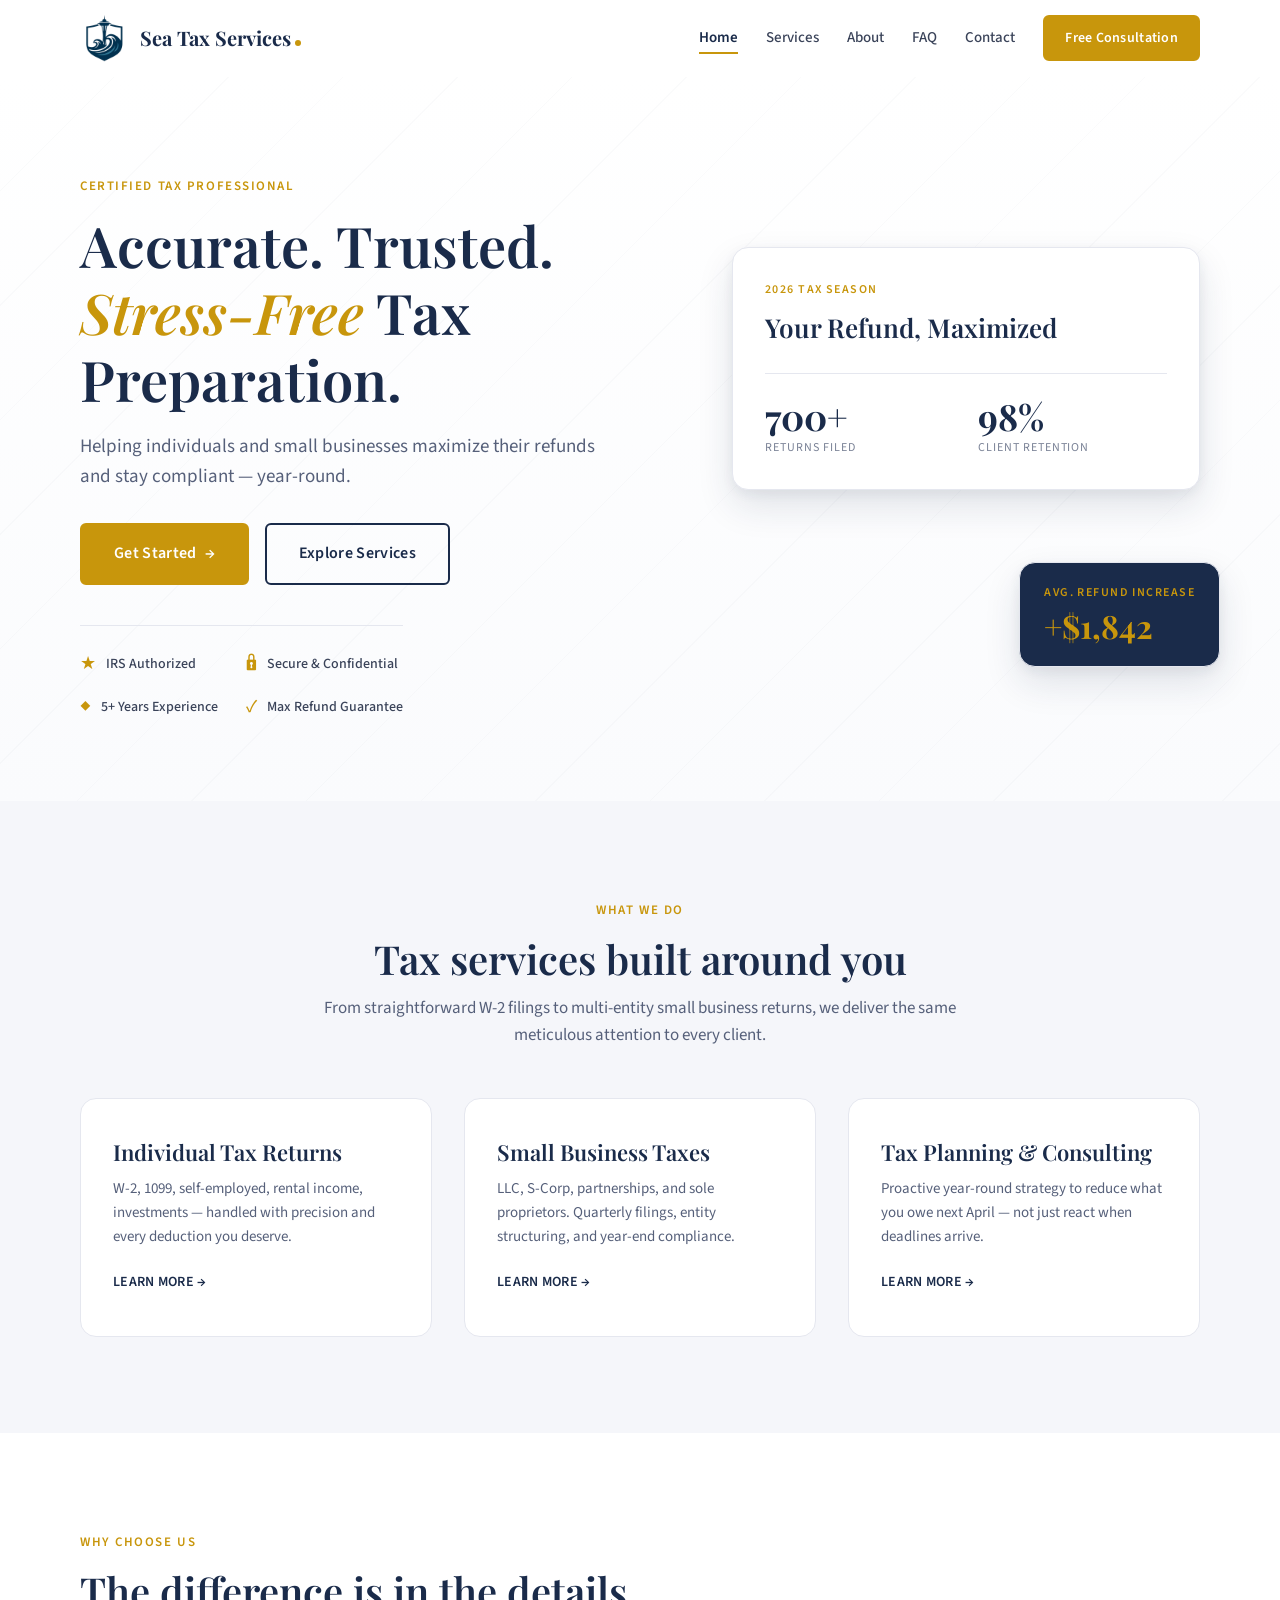
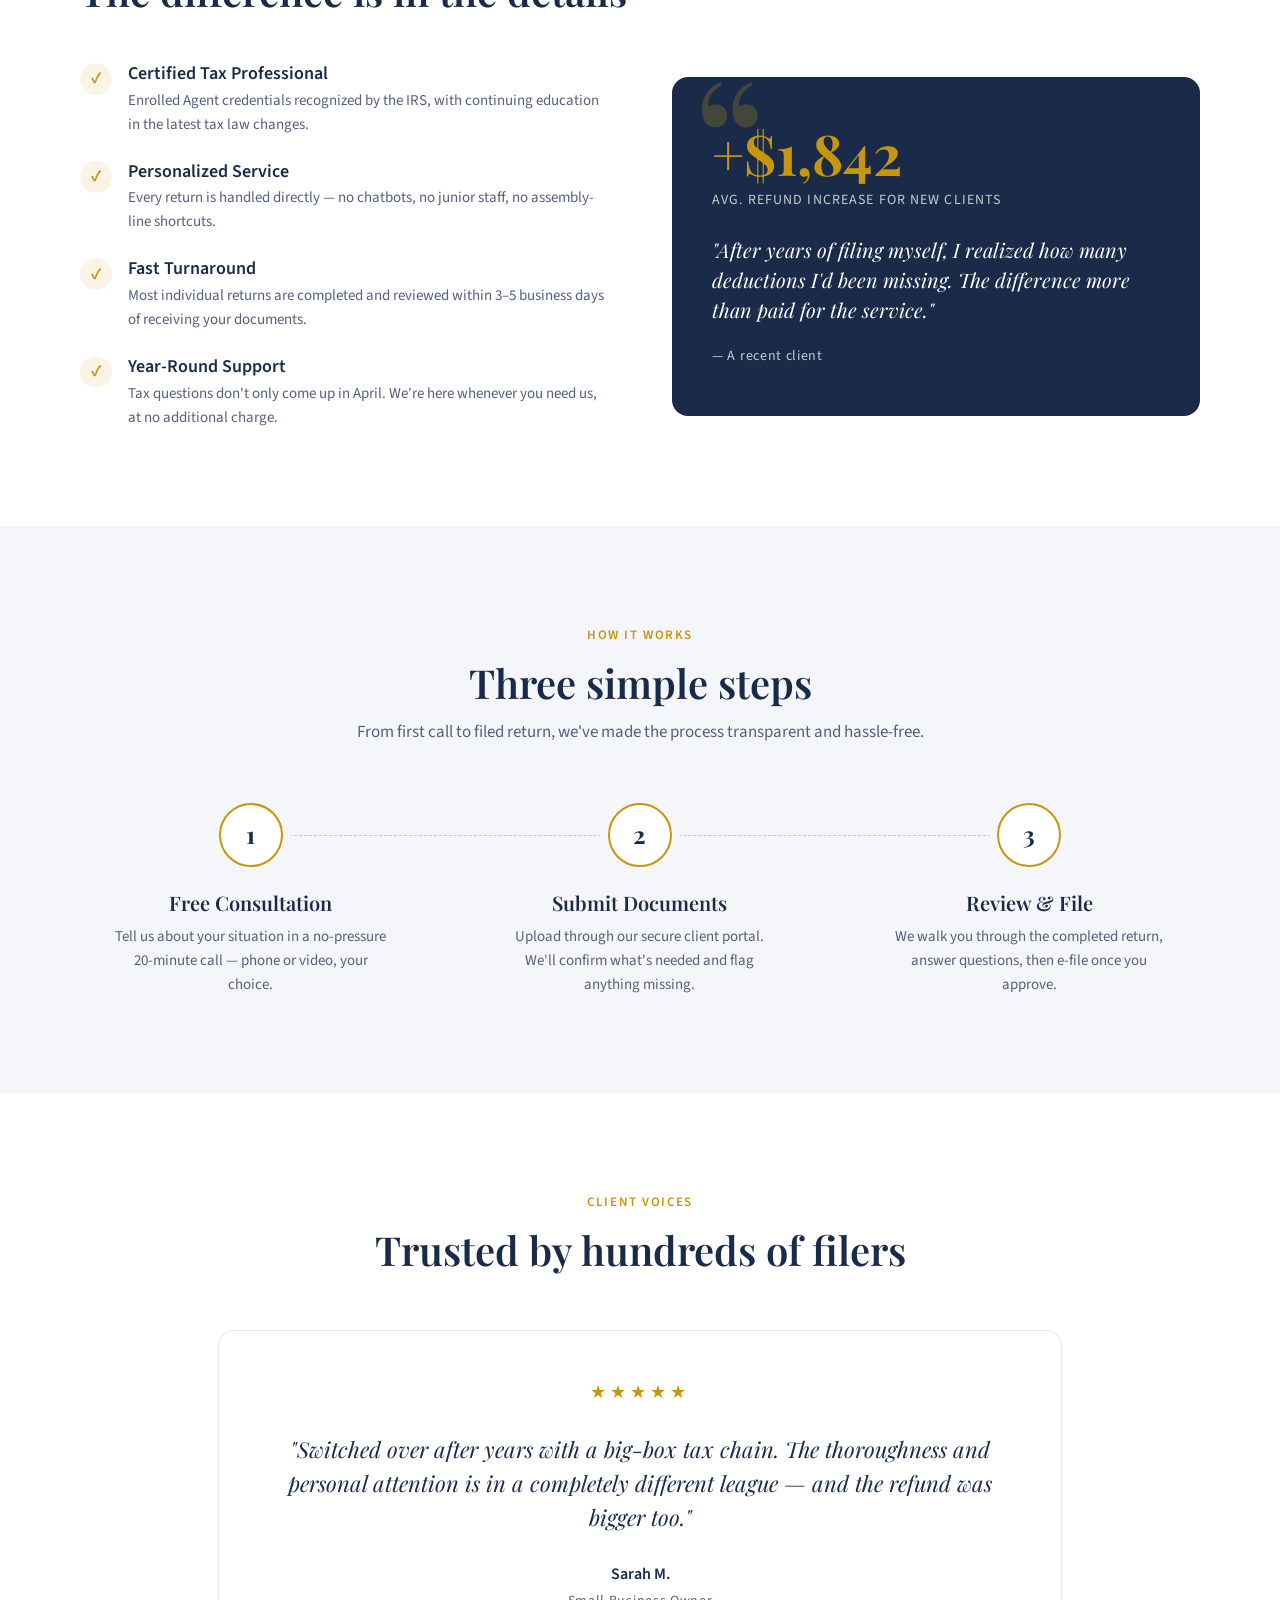
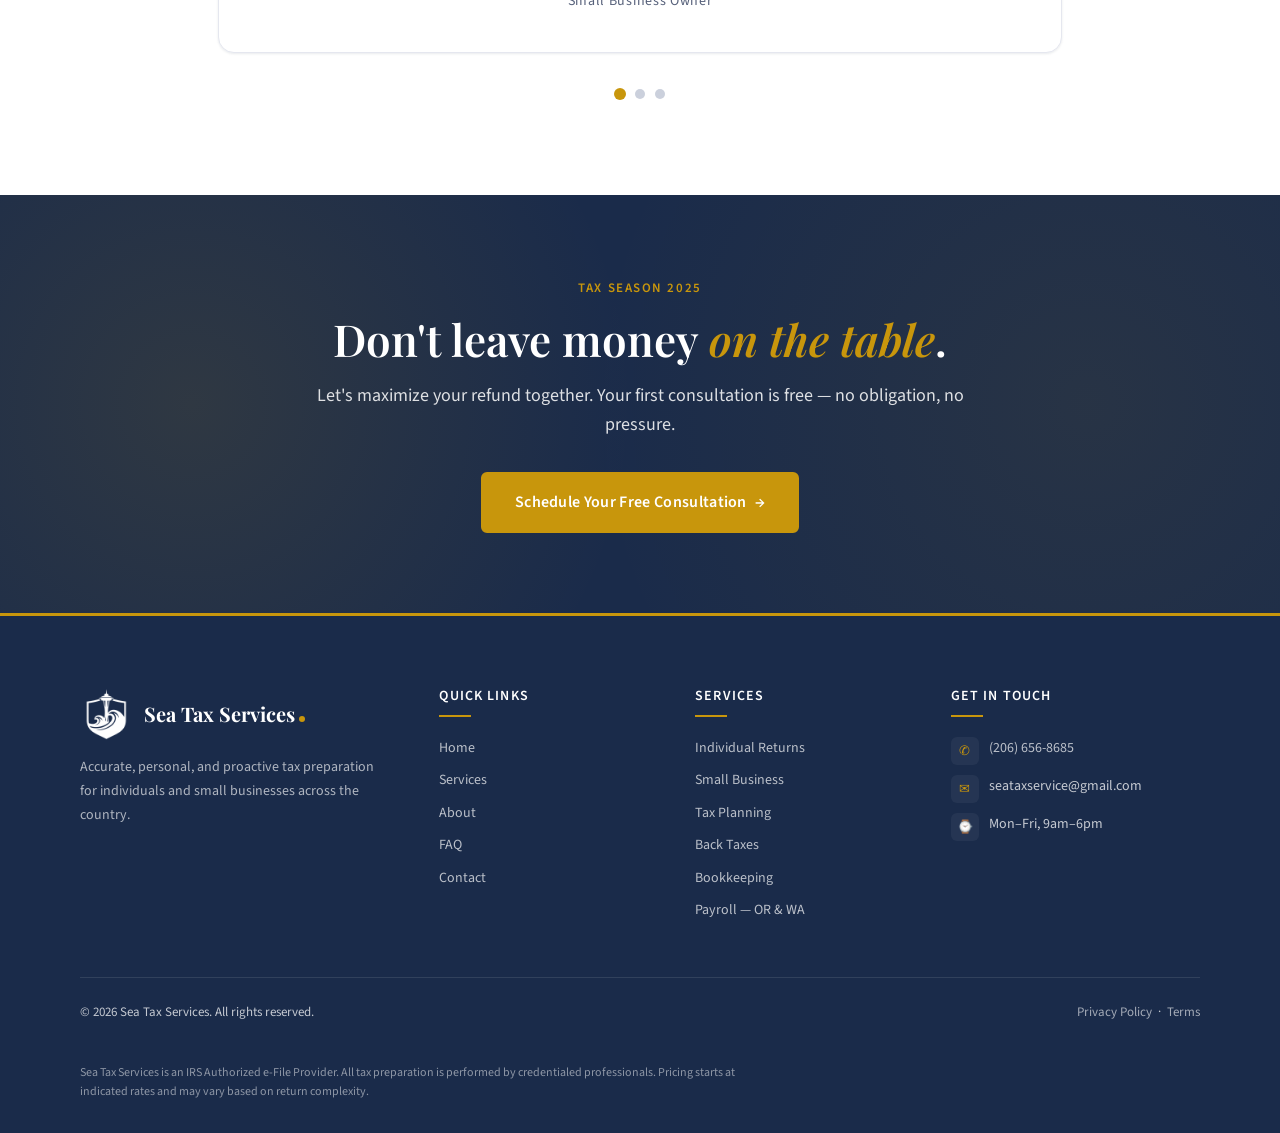
==== commit 0f9c44aa: "Add service cards grid to services page, remove emoji icons, add Payroll card Co-Authored-By: Claude" ====
--- a/index.html
+++ b/index.html
@@ -90,19 +90,16 @@
         </div>
         <div class="services-grid">
           <article class="service-card fade-in">
-            <div class="service-icon">👤</div>
             <h3>Individual Tax Returns</h3>
             <p>W-2, 1099, self-employed, rental income, investments — handled with precision and every deduction you deserve.</p>
             <a href="services.html" class="service-link">Learn more →</a>
           </article>
           <article class="service-card fade-in delay-1">
-            <div class="service-icon">🏢</div>
             <h3>Small Business Taxes</h3>
             <p>LLC, S-Corp, partnerships, and sole proprietors. Quarterly filings, entity structuring, and year-end compliance.</p>
             <a href="services.html" class="service-link">Learn more →</a>
           </article>
           <article class="service-card fade-in delay-2">
-            <div class="service-icon">📊</div>
             <h3>Tax Planning &amp; Consulting</h3>
             <p>Proactive year-round strategy to reduce what you owe next April — not just react when deadlines arrive.</p>
             <a href="services.html" class="service-link">Learn more →</a>
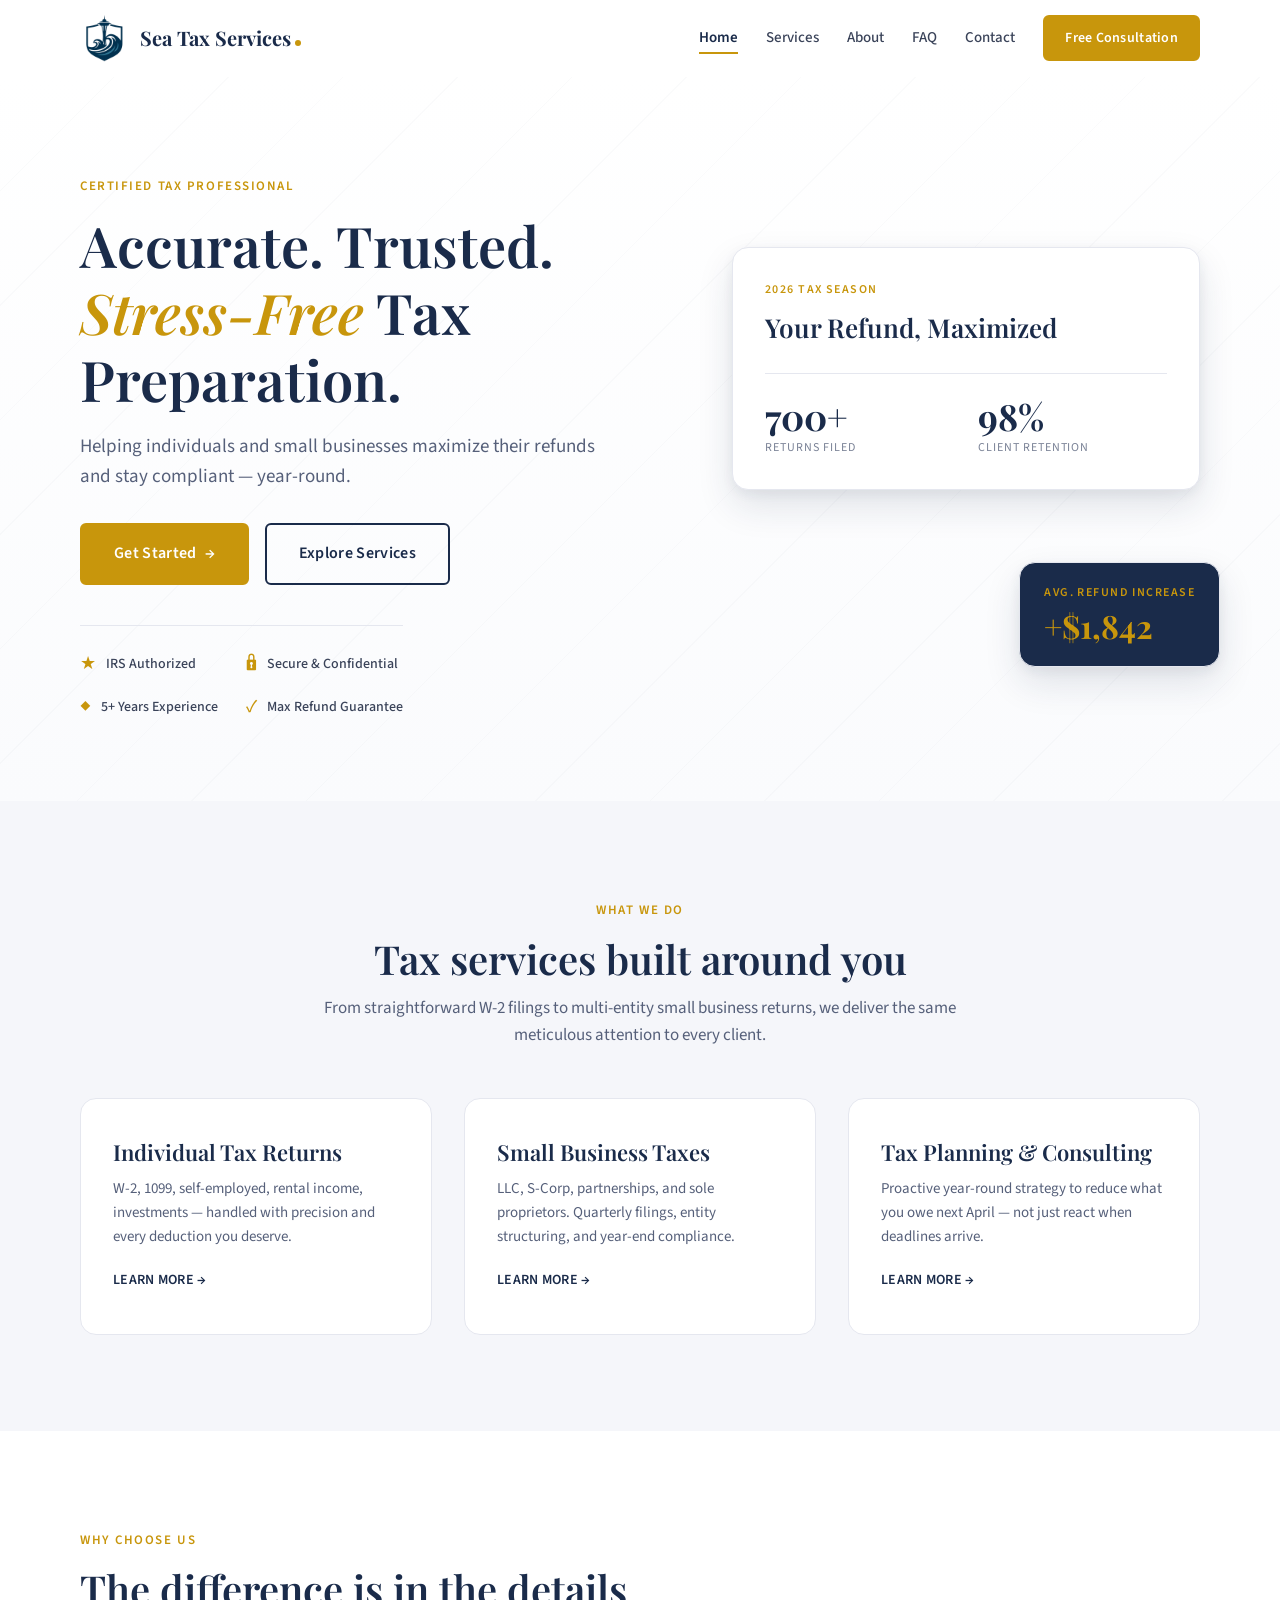
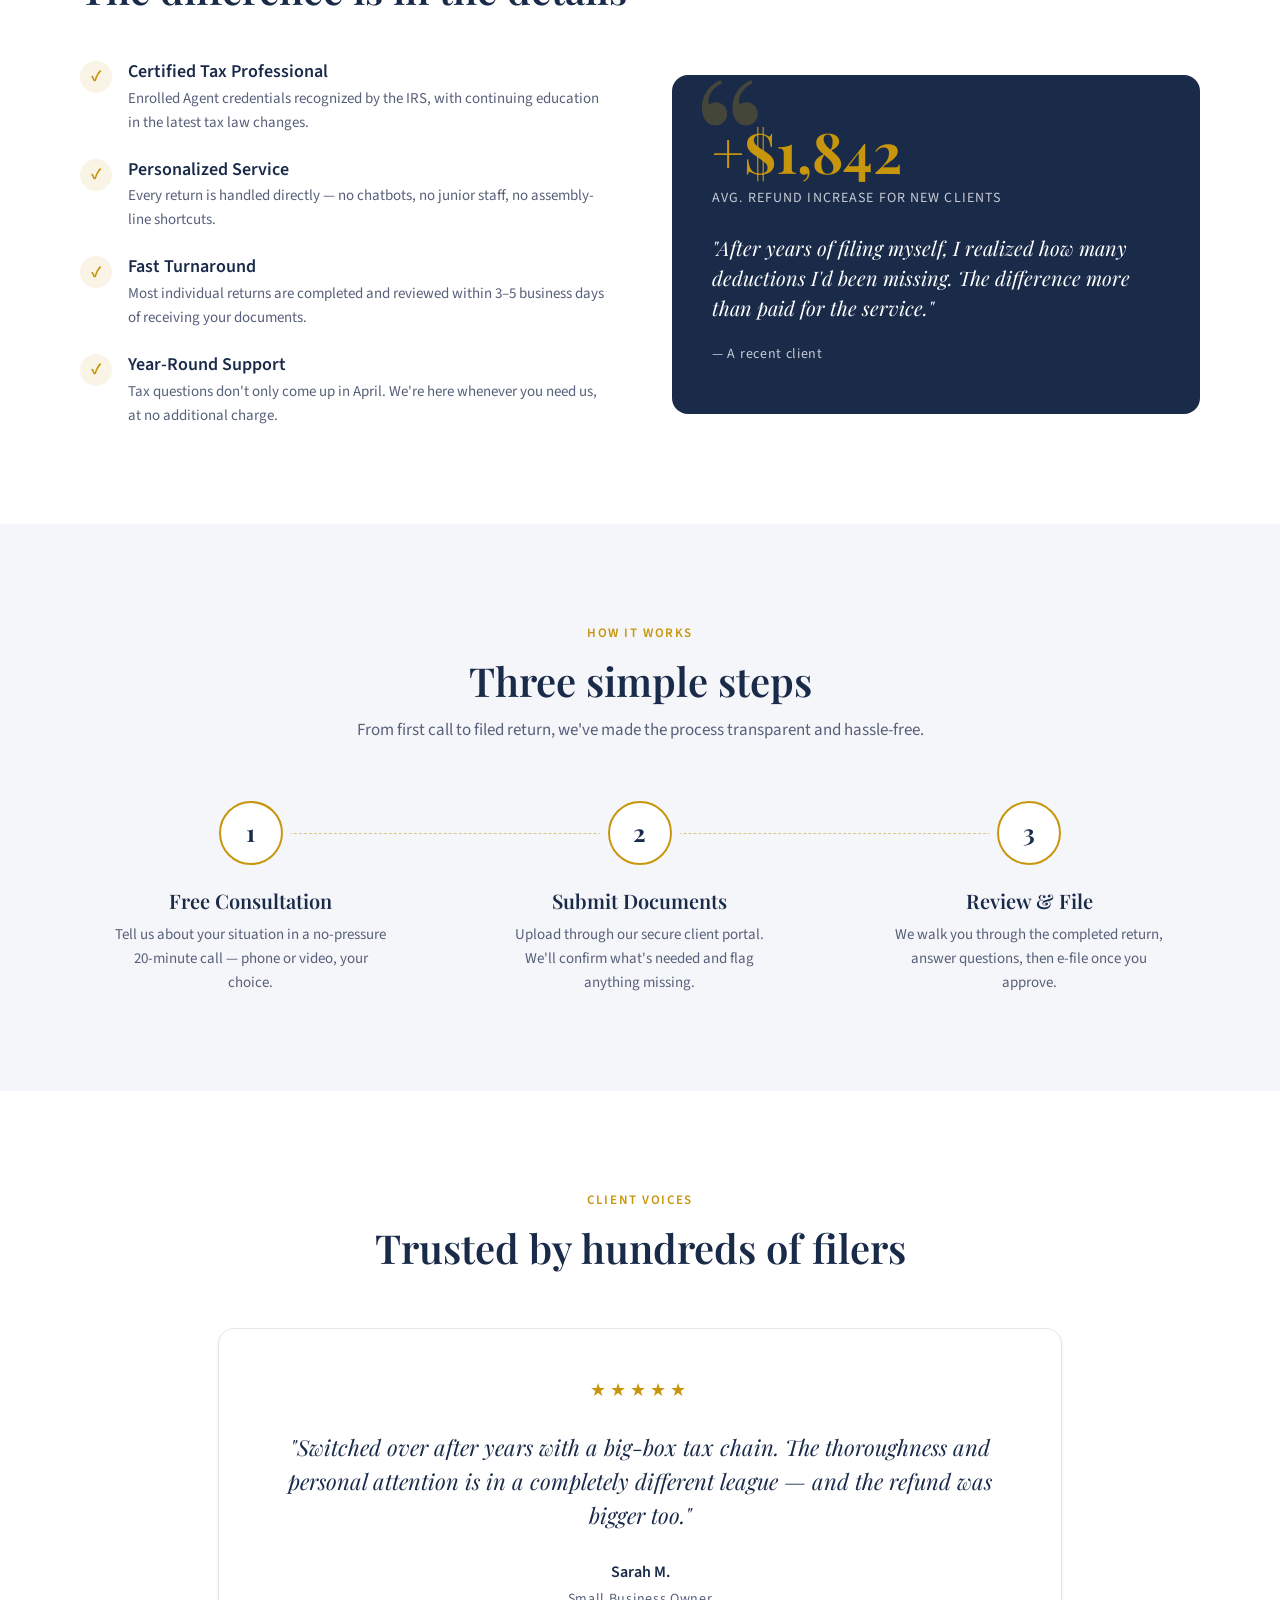
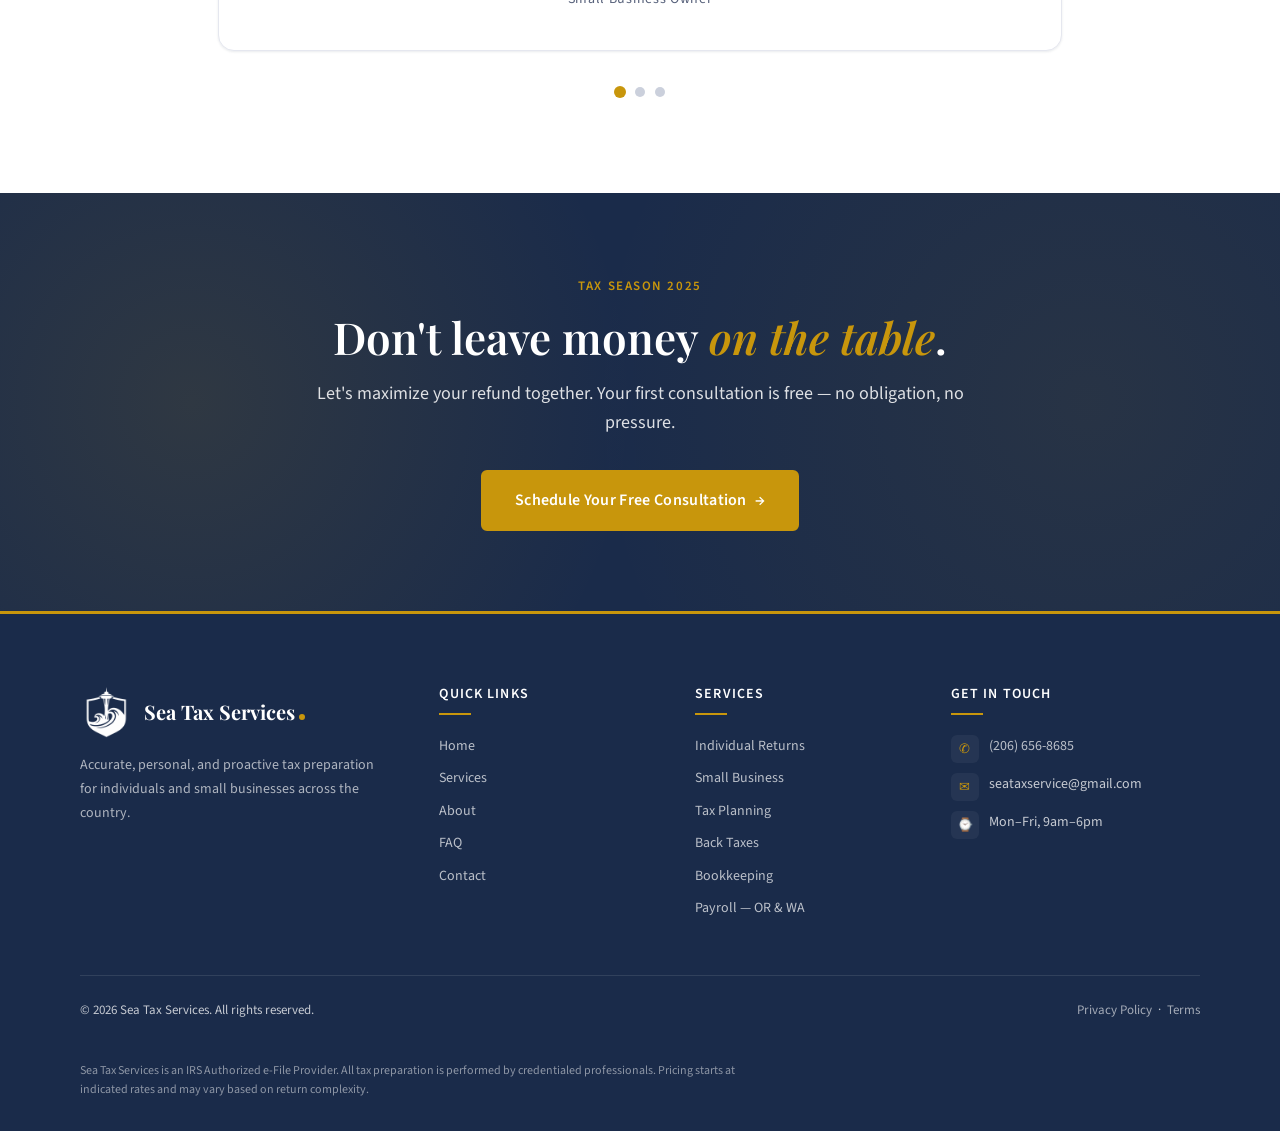
==== commit 85df132d: "Change browser tab favicon letter from M to S Updates the inline SVG favicon across all five pages. " ====
--- a/index.html
+++ b/index.html
@@ -10,7 +10,7 @@
   <meta property="og:title" content="Sea Tax Services — Professional Tax Preparation" />
   <meta property="og:description" content="Accurate, trusted, stress-free tax preparation for individuals and small businesses." />
   <meta property="og:image" content="images/og-image.jpg" />
-  <link rel="icon" type="image/svg+xml" href="data:image/svg+xml,%3Csvg xmlns='http://www.w3.org/2000/svg' viewBox='0 0 32 32'%3E%3Crect width='32' height='32' rx='6' fill='%231A2B4A'/%3E%3Ctext x='50%25' y='55%25' font-family='Georgia,serif' font-size='20' font-weight='700' fill='%23C8960C' text-anchor='middle' dominant-baseline='middle'%3EM%3C/text%3E%3C/svg%3E" />
+  <link rel="icon" type="image/svg+xml" href="data:image/svg+xml,%3Csvg xmlns='http://www.w3.org/2000/svg' viewBox='0 0 32 32'%3E%3Crect width='32' height='32' rx='6' fill='%231A2B4A'/%3E%3Ctext x='50%25' y='55%25' font-family='Georgia,serif' font-size='20' font-weight='700' fill='%23C8960C' text-anchor='middle' dominant-baseline='middle'%3ES%3C/text%3E%3C/svg%3E" />
   <link rel="preconnect" href="https://fonts.googleapis.com" />
   <link rel="preconnect" href="https://fonts.gstatic.com" crossorigin />
   <link href="https://fonts.googleapis.com/css2?family=Playfair+Display:ital,wght@0,400;0,600;0,700;1,400;1,600&family=Source+Sans+3:wght@300;400;500;600;700&display=swap" rel="stylesheet" />
--- a/css/style.css
+++ b/css/style.css
@@ -402,7 +402,12 @@
   padding: 40px 32px;
   position: relative;
   overflow: hidden;
+  display: flex;
+  flex-direction: column;
   transition: transform var(--transition-base), box-shadow var(--transition-base), border-color var(--transition-base);
+}
+.service-card .service-link {
+  margin-top: auto;
 }
 .service-card::before {
   content: '';
@@ -741,7 +746,7 @@
 }
 .service-detail {
   display: grid;
-  grid-template-columns: 80px 1fr auto;
+  grid-template-columns: 1fr auto;
   gap: 32px;
   align-items: flex-start;
   background: #fff;
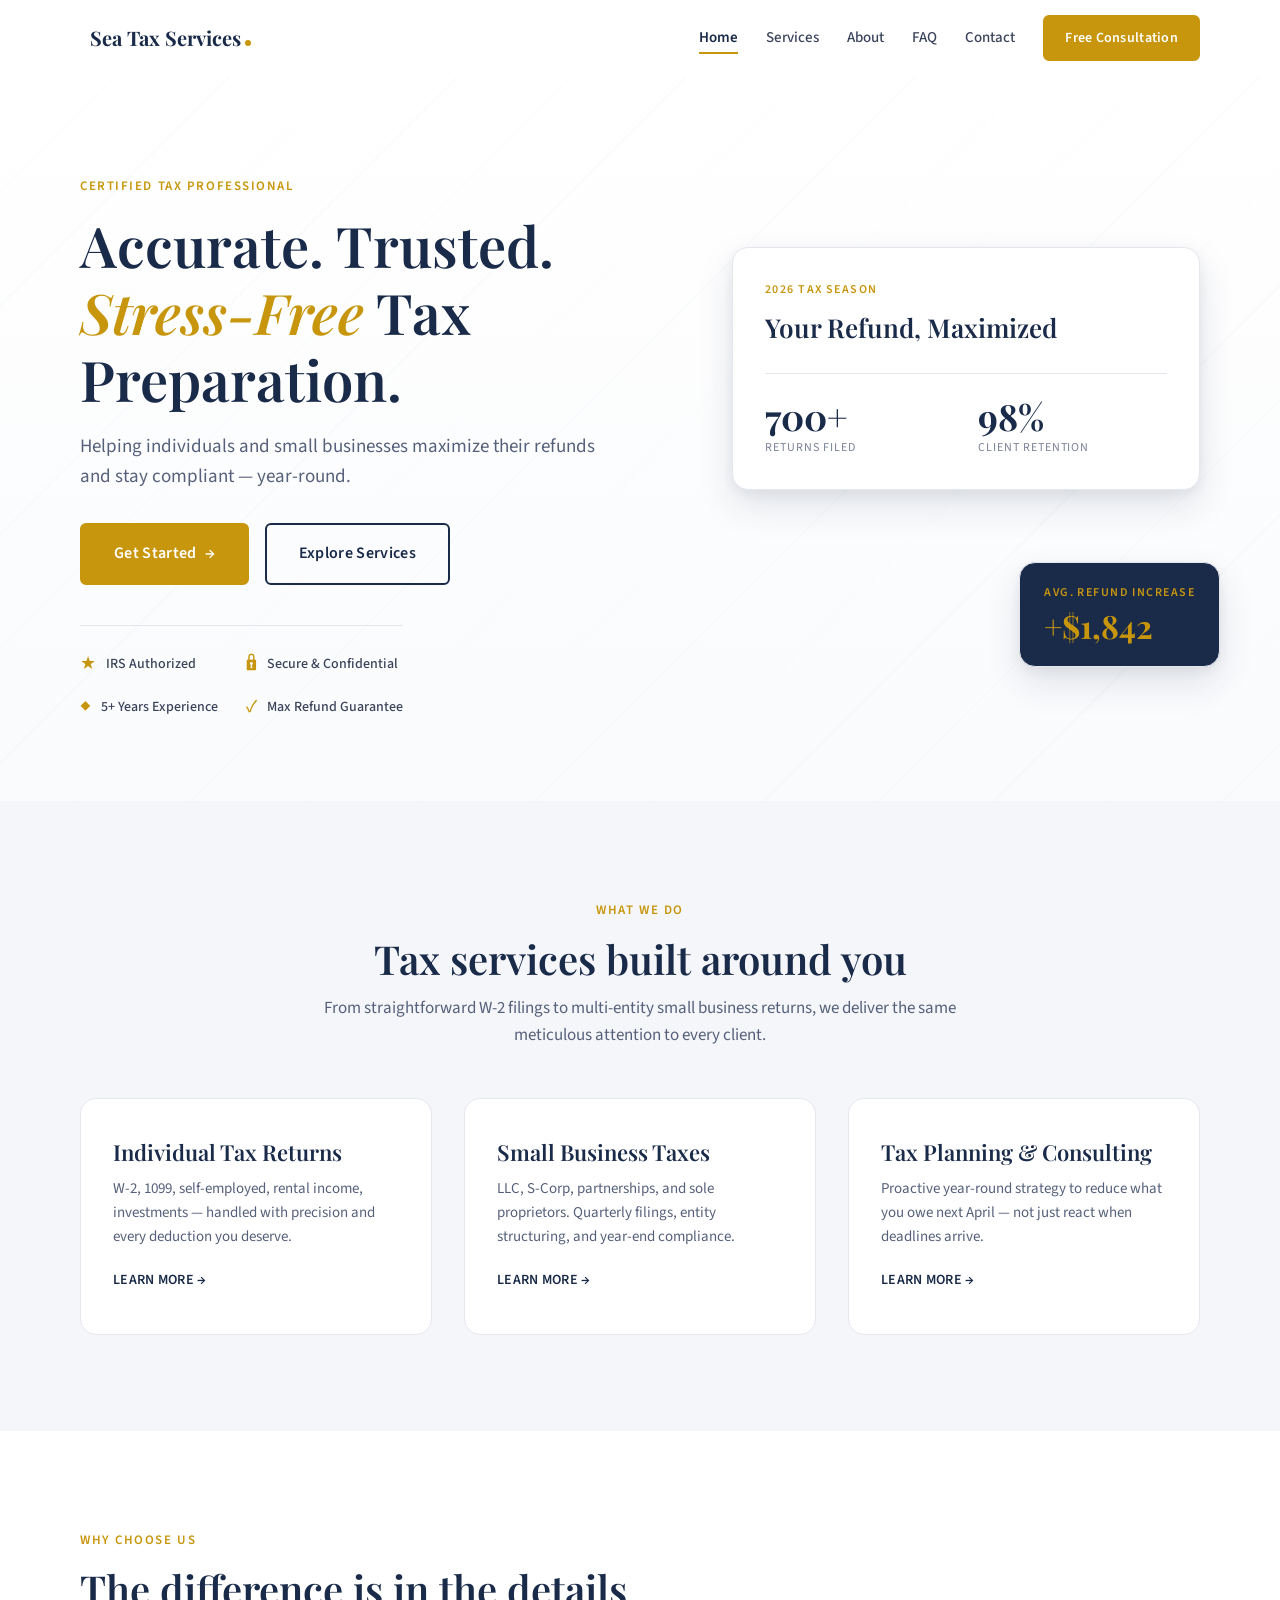
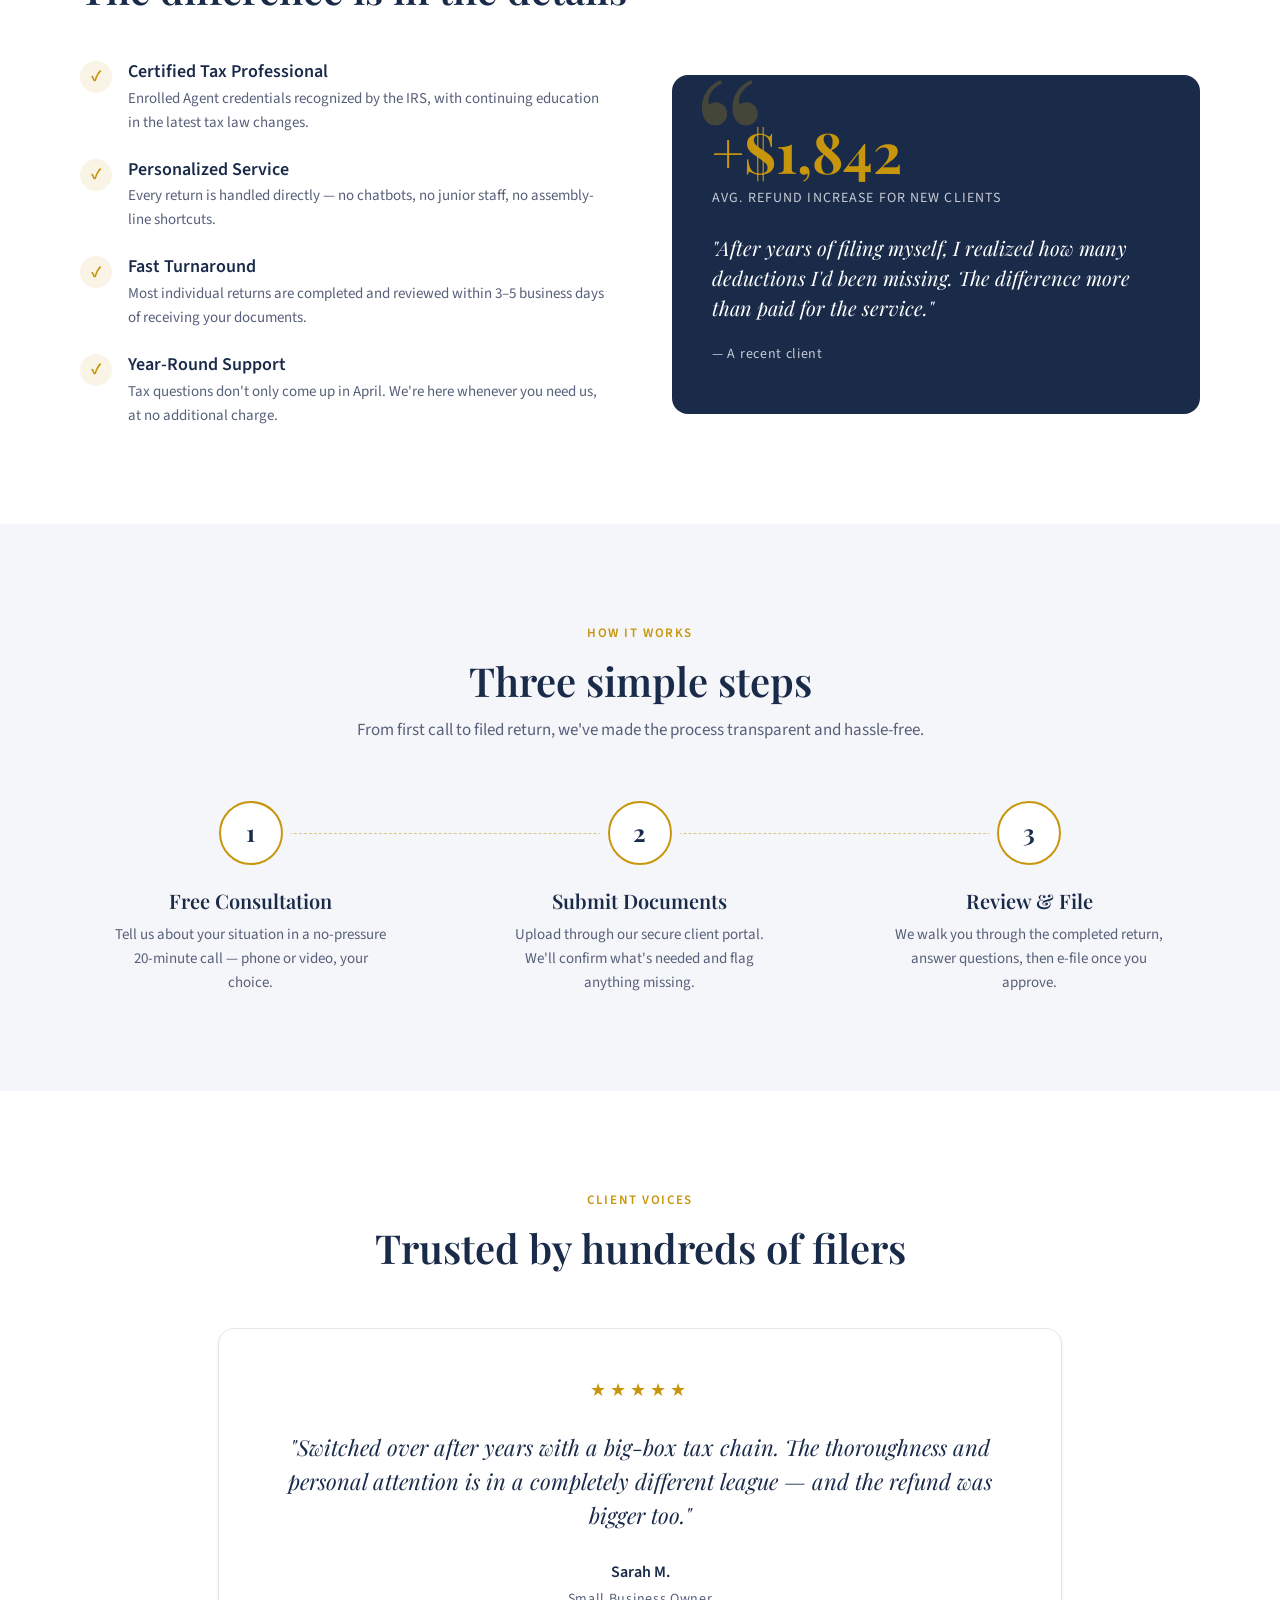
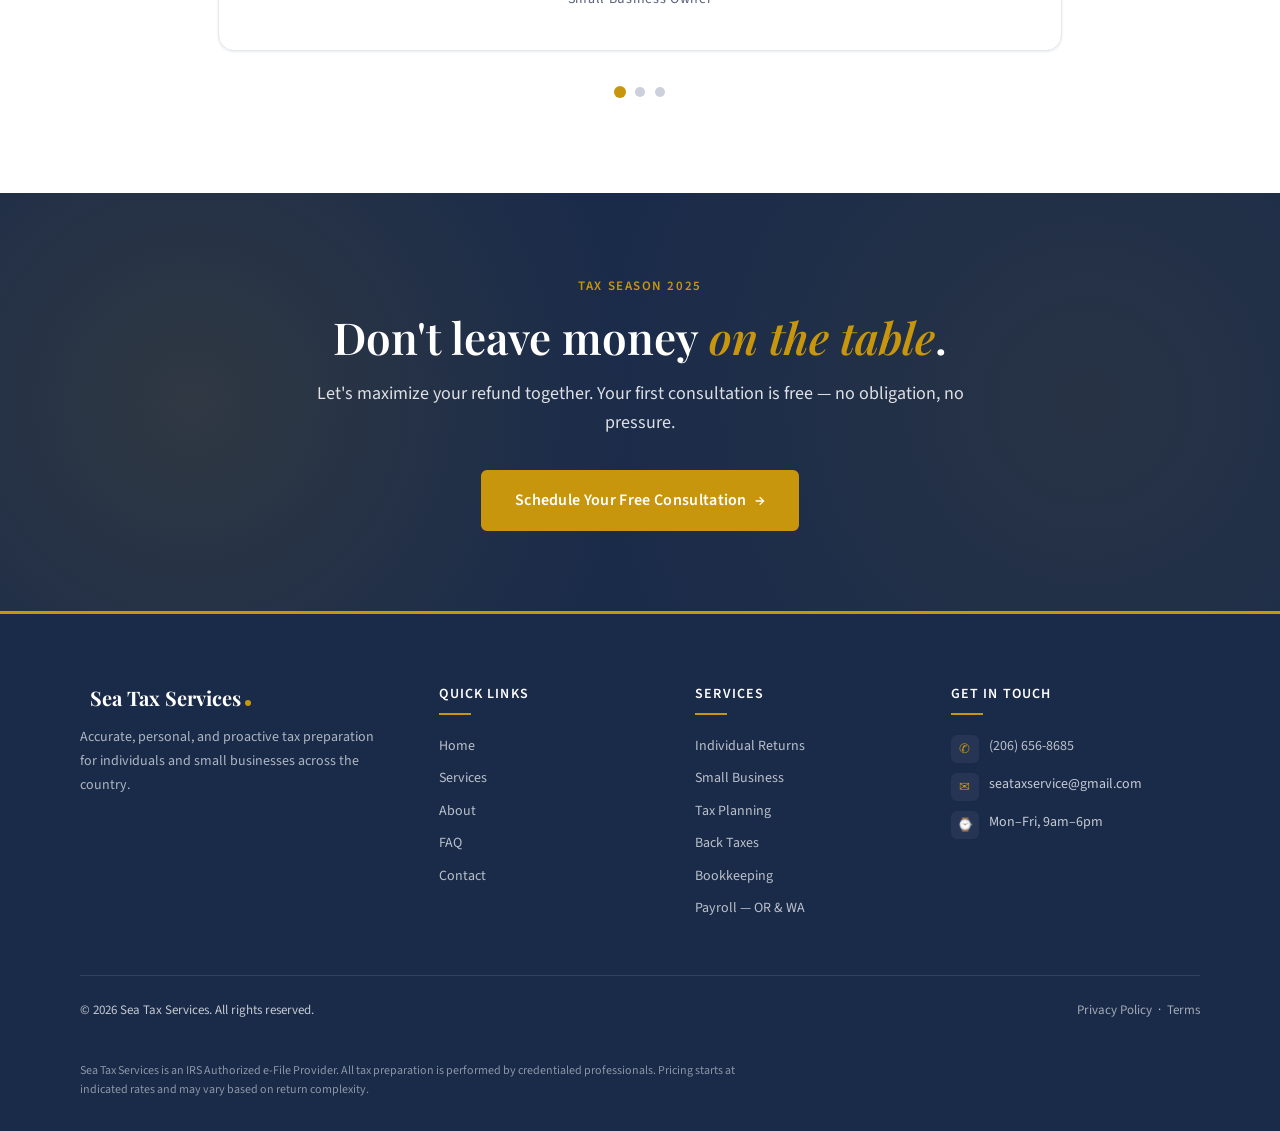
==== commit ea6137a9: "Remove logo icon from business name across all pages Strips the logo-company.png image from the nav " ====
--- a/index.html
+++ b/index.html
@@ -21,7 +21,7 @@
     <div class="container">
       <nav class="nav" aria-label="Primary">
         <a href="index.html" class="logo" aria-label="Sea Tax Services home">
-          <img src="images/logo-company.png" alt="Sea Tax Services" class="logo-img" /><span class="logo-name">Sea Tax Services</span>
+          <span class="logo-name">Sea Tax Services</span>
         </a>
         <button class="nav-toggle" id="nav-toggle" aria-label="Toggle navigation" aria-expanded="false">
           <span></span><span></span><span></span>
@@ -235,7 +235,7 @@
       <div class="footer-grid">
         <div class="footer-brand">
           <a href="index.html" class="logo">
-            <img src="images/logo-company.png" alt="Sea Tax Services" class="logo-img" /><span class="logo-name">Sea Tax Services</span>
+            <span class="logo-name">Sea Tax Services</span>
           </a>
           <p>Accurate, personal, and proactive tax preparation for individuals and small businesses across the country.</p>
         </div>
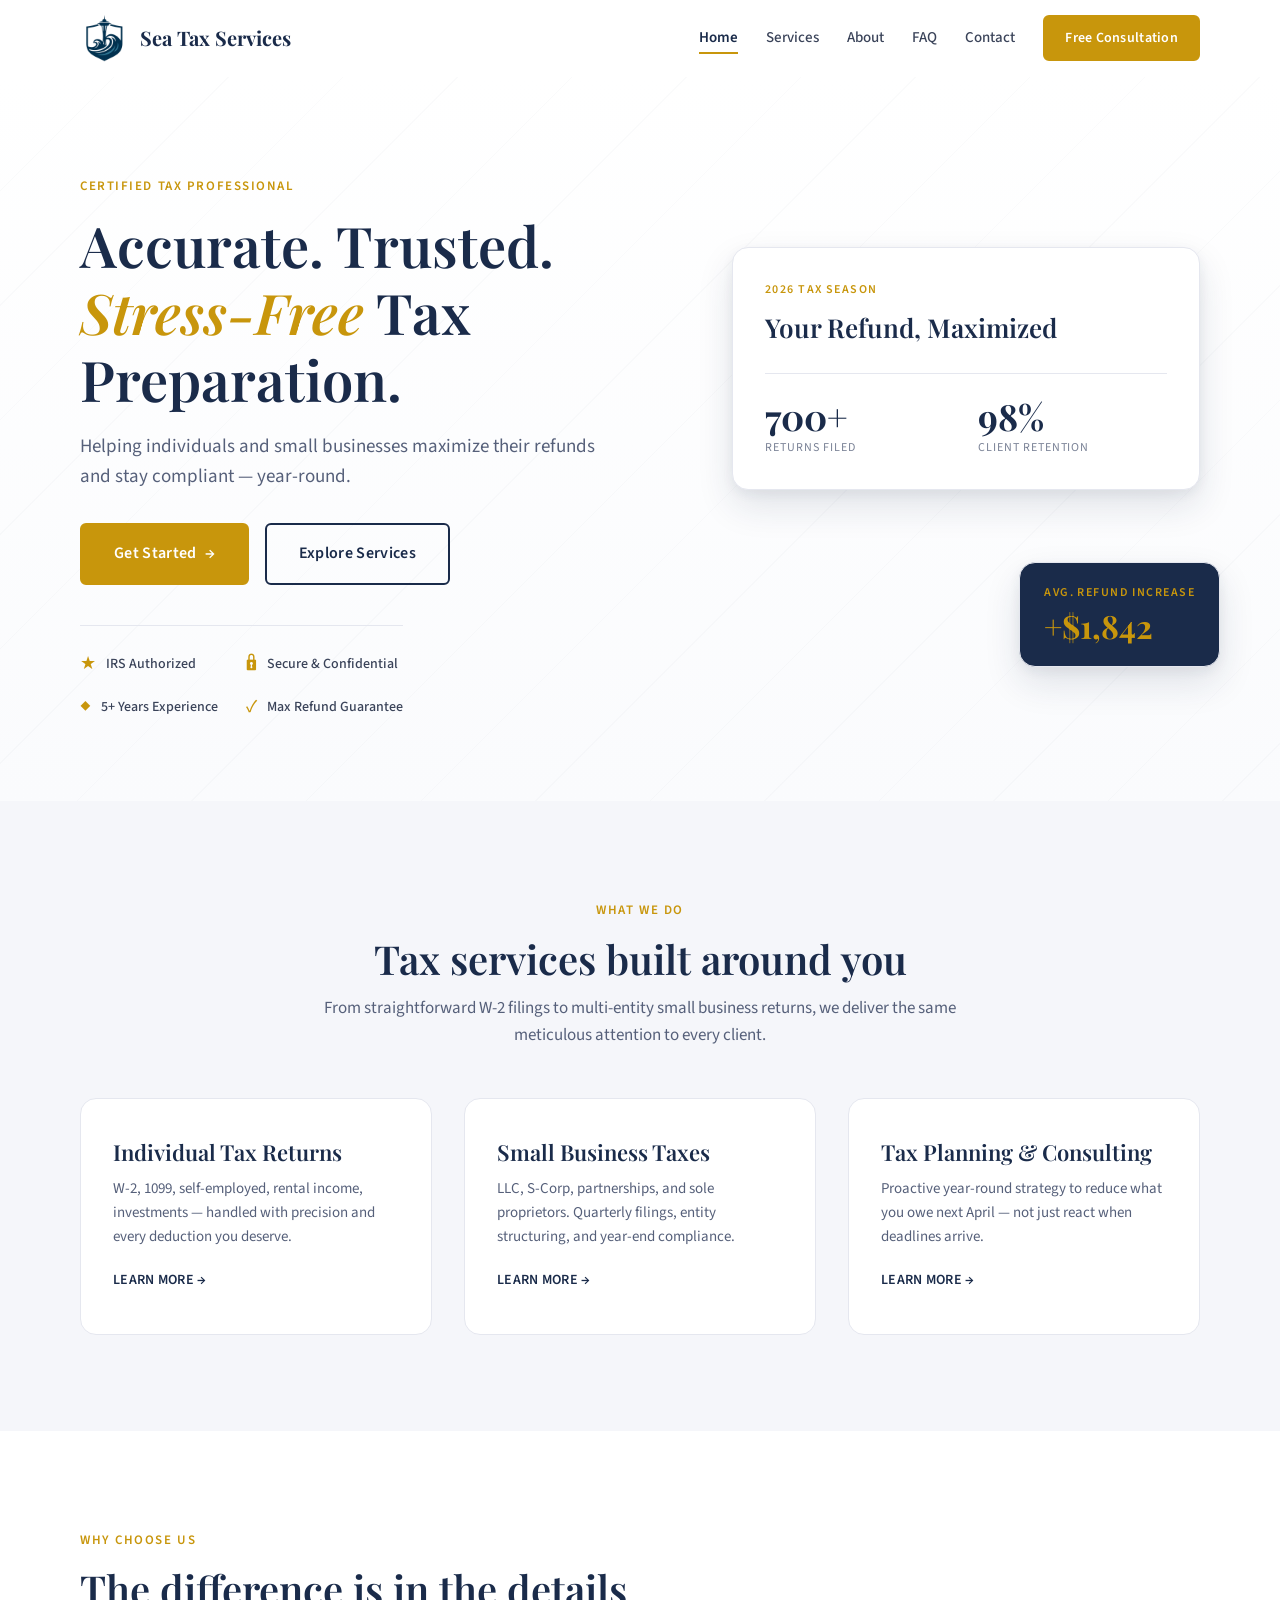
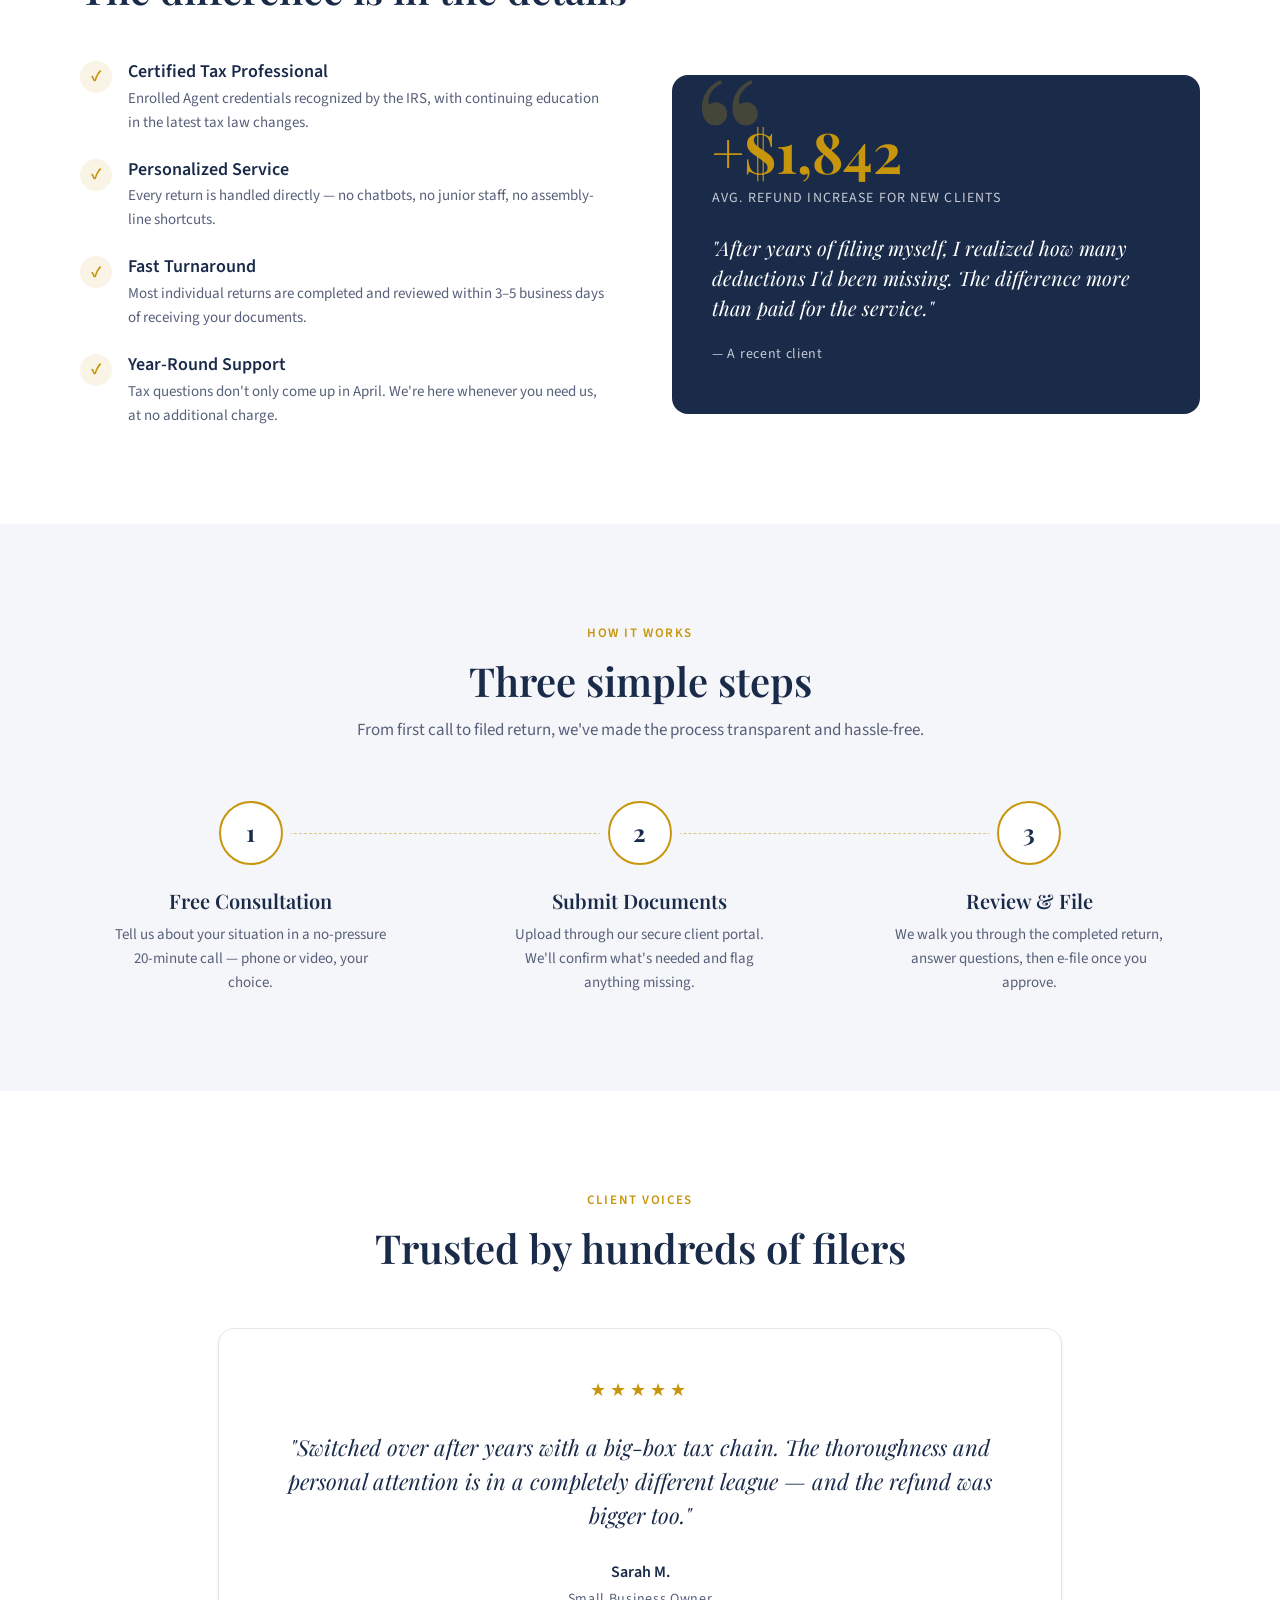
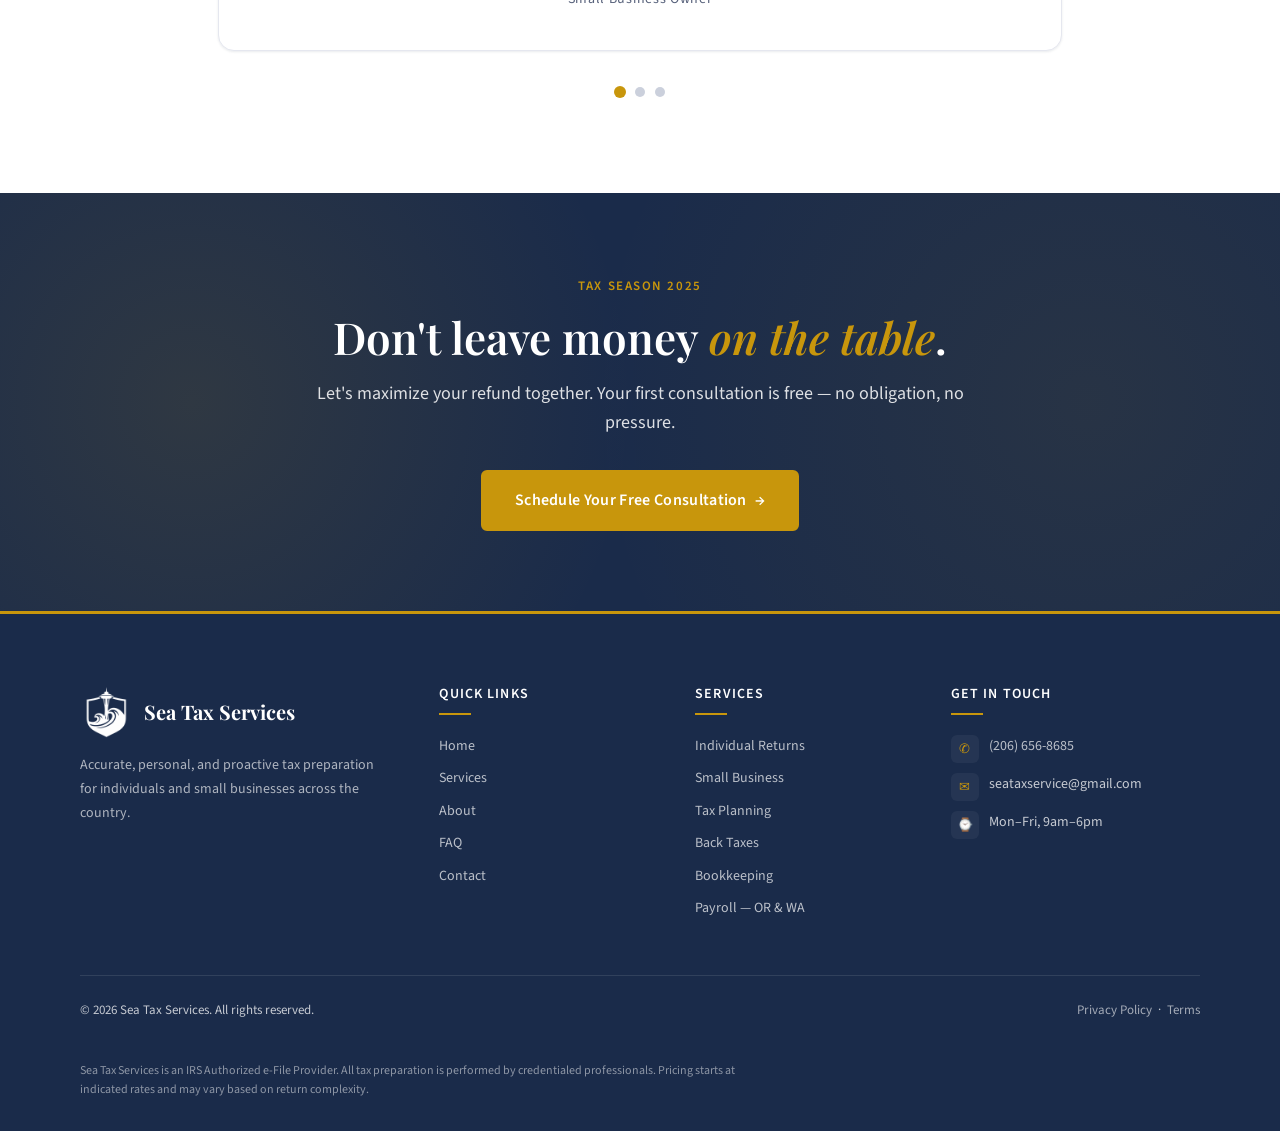
==== commit 59358aab: "Restore logo image and remove gold dot from business name - Restores logo-company.png to all nav and" ====
--- a/index.html
+++ b/index.html
@@ -21,7 +21,7 @@
     <div class="container">
       <nav class="nav" aria-label="Primary">
         <a href="index.html" class="logo" aria-label="Sea Tax Services home">
-          <span class="logo-name">Sea Tax Services</span>
+          <img src="images/logo-company.png" alt="Sea Tax Services" class="logo-img" /><span class="logo-name">Sea Tax Services</span>
         </a>
         <button class="nav-toggle" id="nav-toggle" aria-label="Toggle navigation" aria-expanded="false">
           <span></span><span></span><span></span>
@@ -235,7 +235,7 @@
       <div class="footer-grid">
         <div class="footer-brand">
           <a href="index.html" class="logo">
-            <span class="logo-name">Sea Tax Services</span>
+            <img src="images/logo-company.png" alt="Sea Tax Services" class="logo-img" /><span class="logo-name">Sea Tax Services</span>
           </a>
           <p>Accurate, personal, and proactive tax preparation for individuals and small businesses across the country.</p>
         </div>
--- a/css/style.css
+++ b/css/style.css
@@ -180,17 +180,7 @@
 .footer-brand .logo-name {
   color: #fff;
 }
-.logo > span { position: relative; padding-right: 8px; }
-.logo > span::after {
-  content: '';
-  display: inline-block;
-  width: 6px;
-  height: 6px;
-  border-radius: 50%;
-  background: var(--color-gold);
-  margin-left: 4px;
-  vertical-align: baseline;
-}
+.logo > span { position: relative; }
 .logo-sub {
   display: block;
   font-family: var(--font-body);
@@ -746,7 +736,7 @@
 }
 .service-detail {
   display: grid;
-  grid-template-columns: 1fr auto;
+  grid-template-columns: 80px 1fr auto;
   gap: 32px;
   align-items: flex-start;
   background: #fff;
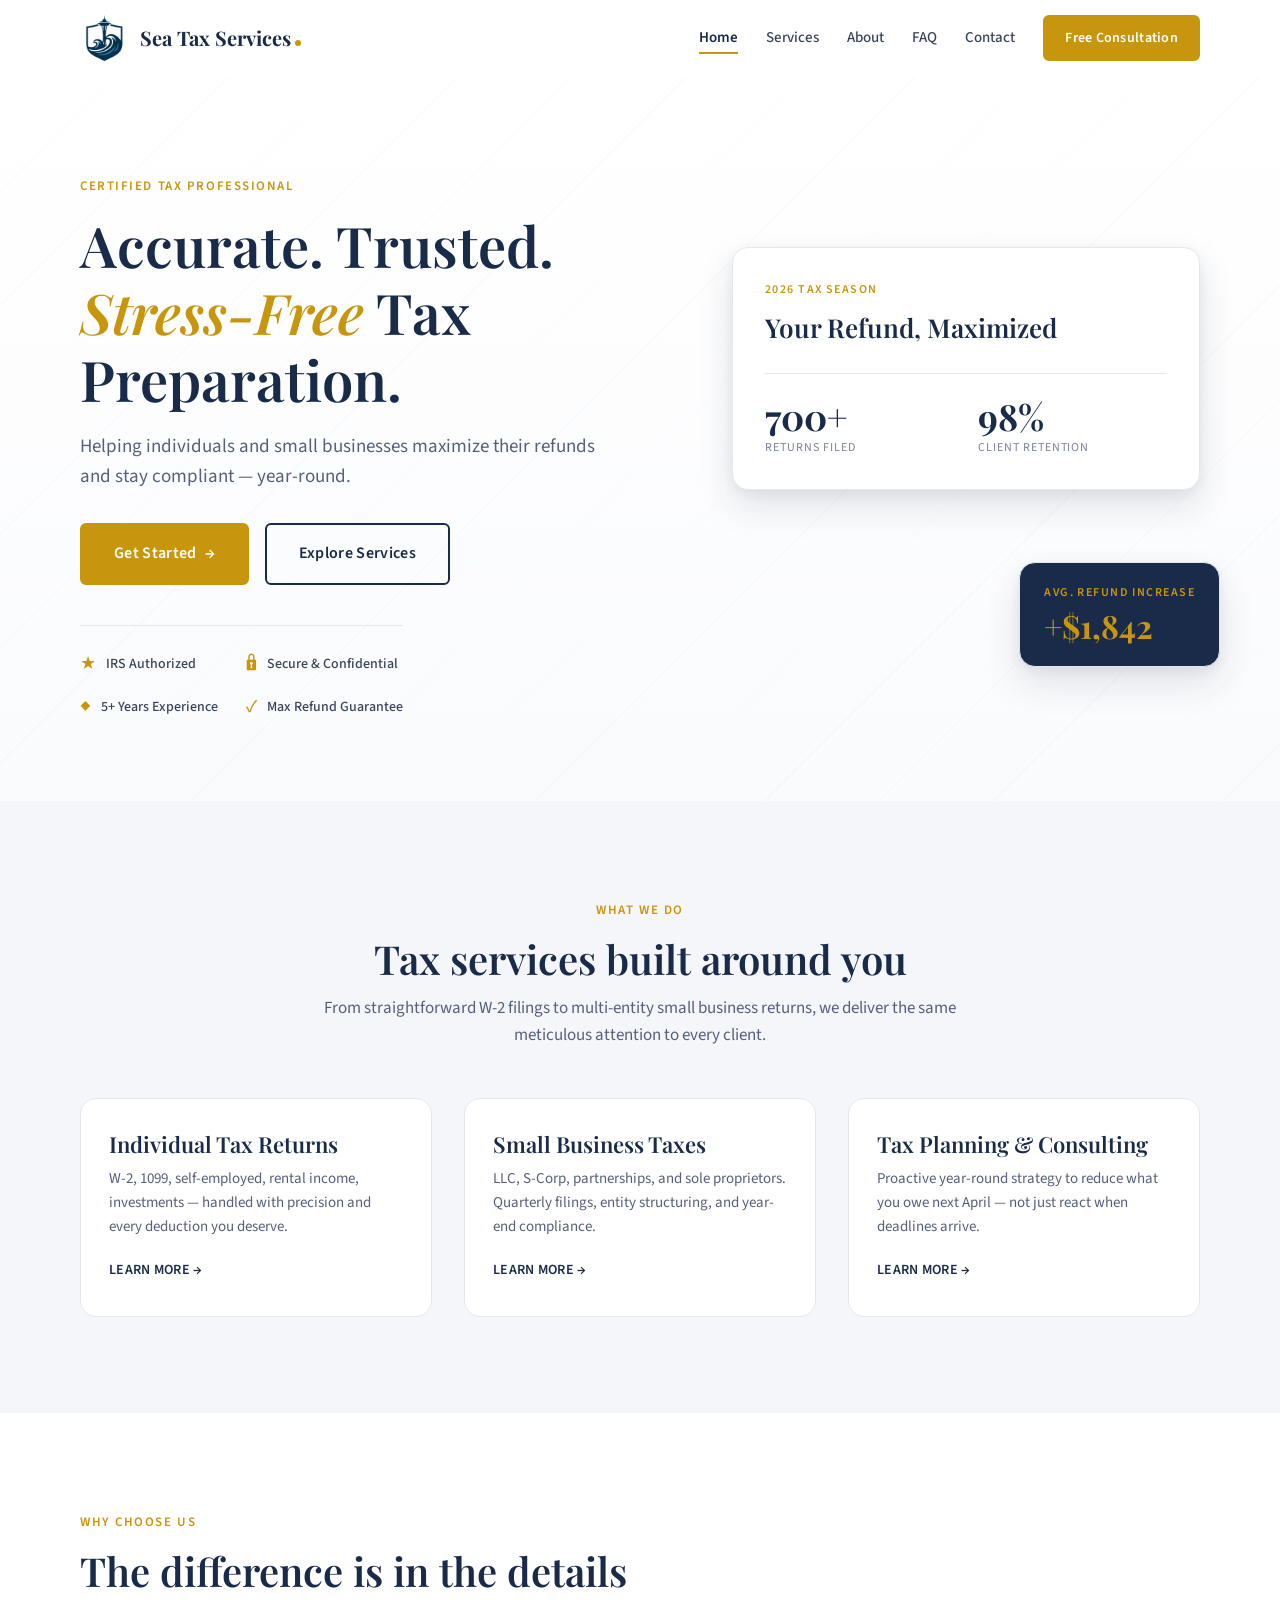
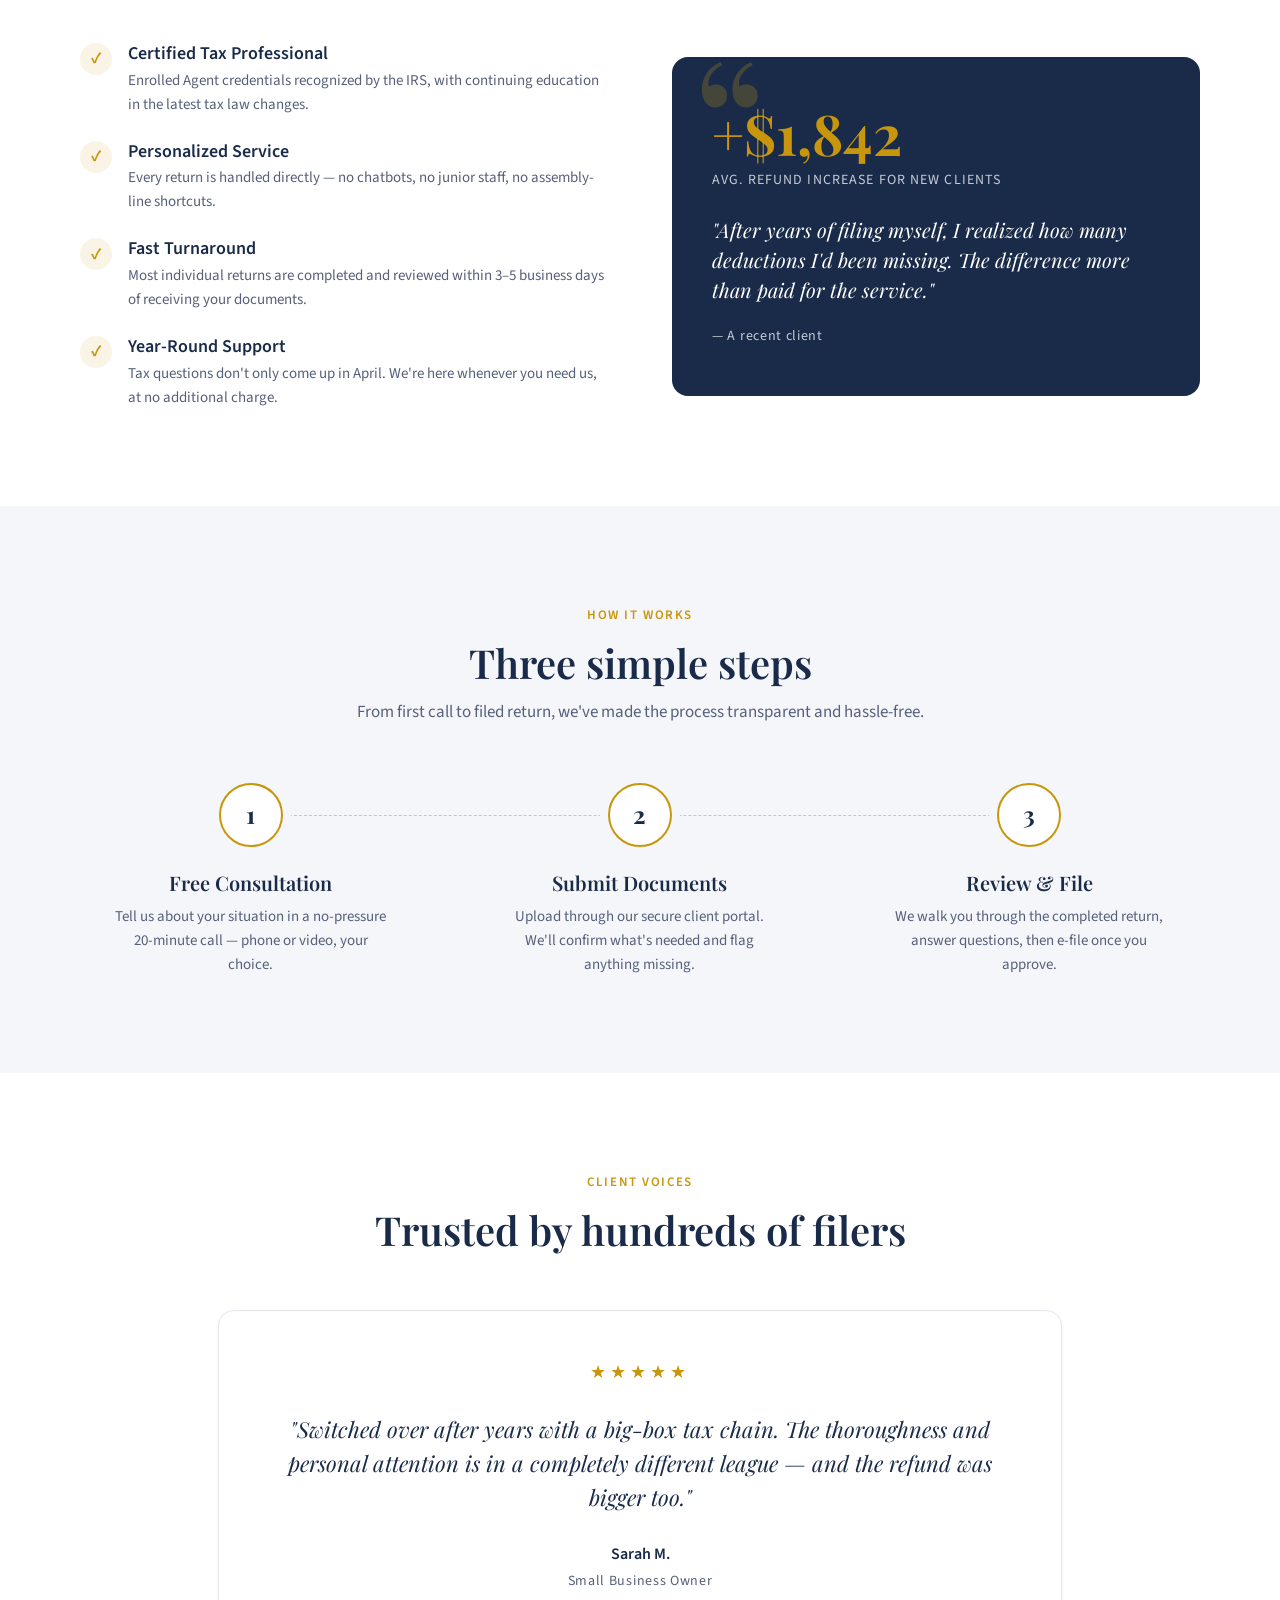
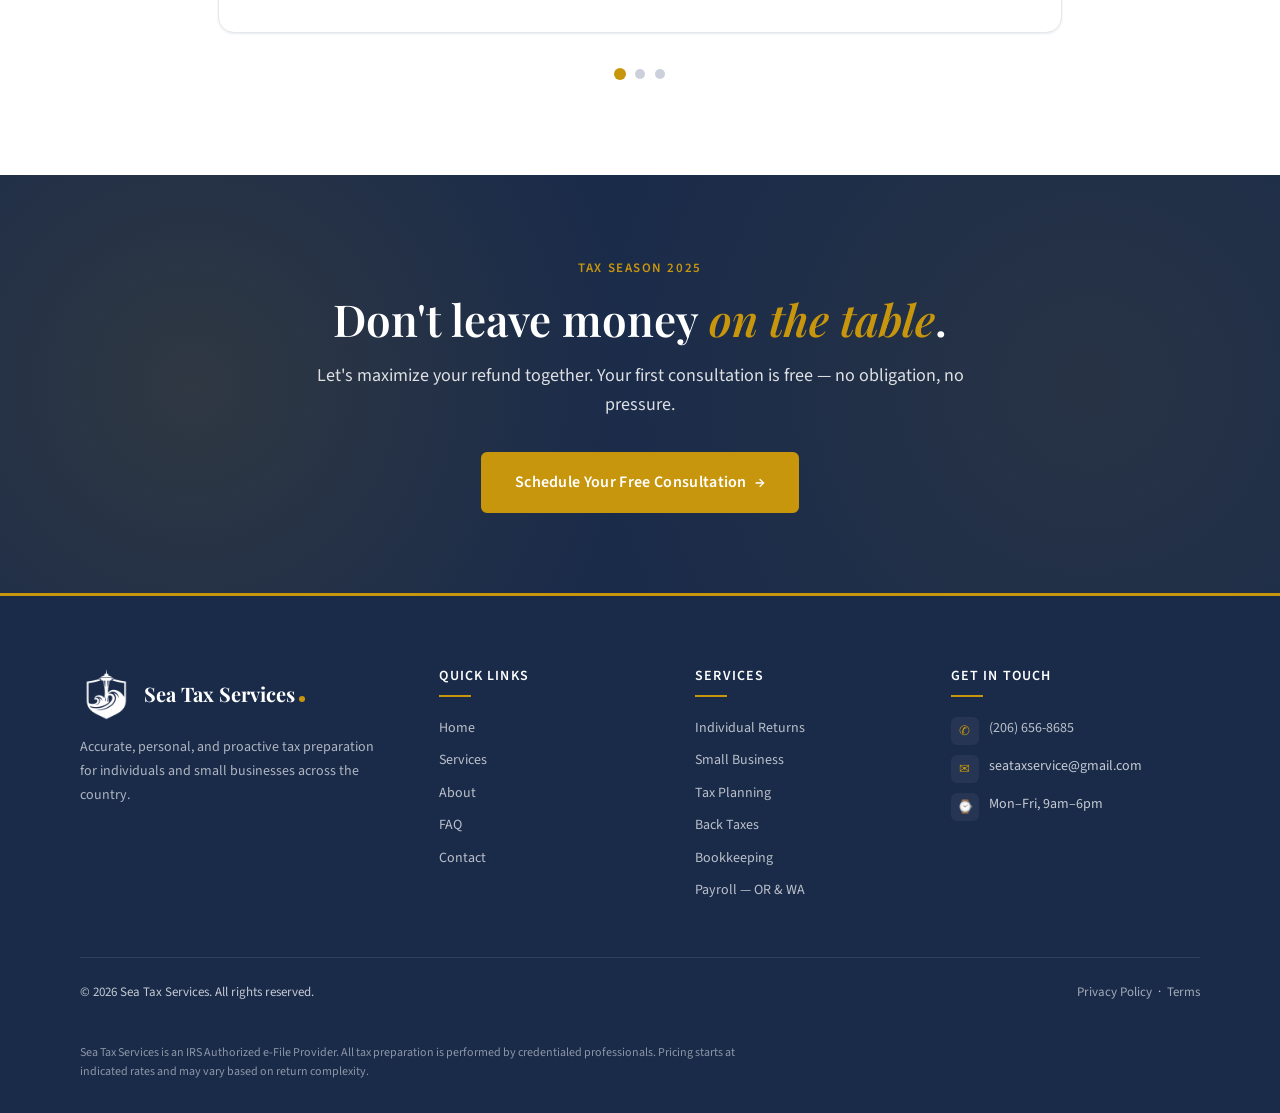
==== commit ad557d23: "Add comprehensive SEO across all pages - Canonical URLs on all 5 pages pointing to seataxservices.co" ====
--- a/index.html
+++ b/index.html
@@ -7,9 +7,49 @@
   <meta name="description" content="Professional tax preparation for individuals and small businesses. IRS Authorized, 5+ years of experience, maximum refund guaranteed. Schedule your free consultation today." />
   <meta name="keywords" content="tax preparation, tax filing, small business taxes, individual tax returns, tax planning, enrolled agent, IRS authorized" />
   <meta property="og:type" content="website" />
+  <meta property="og:url" content="https://seataxservices.com/" />
   <meta property="og:title" content="Sea Tax Services — Professional Tax Preparation" />
   <meta property="og:description" content="Accurate, trusted, stress-free tax preparation for individuals and small businesses." />
-  <meta property="og:image" content="images/og-image.jpg" />
+  <meta property="og:image" content="https://seataxservices.com/images/Nghia.png" />
+  <meta name="twitter:card" content="summary_large_image" />
+  <meta name="twitter:title" content="Sea Tax Services — Professional Tax Preparation" />
+  <meta name="twitter:description" content="Accurate, trusted, stress-free tax preparation for individuals and small businesses." />
+  <meta name="twitter:image" content="https://seataxservices.com/images/Nghia.png" />
+  <link rel="canonical" href="https://seataxservices.com/" />
+  <script type="application/ld+json">
+  {
+    "@context": "https://schema.org",
+    "@type": "AccountingService",
+    "name": "Sea Tax Services",
+    "url": "https://seataxservices.com",
+    "logo": "https://seataxservices.com/images/logo-company.png",
+    "image": "https://seataxservices.com/images/Nghia.png",
+    "description": "Professional tax preparation for individuals and small businesses. IRS Authorized, Enrolled Agent, 5+ years of experience.",
+    "telephone": "+12066568685",
+    "email": "seataxservice@gmail.com",
+    "priceRange": "$150 - $750",
+    "openingHours": "Mo-Fr 09:00-18:00",
+    "areaServed": "US",
+    "employee": {
+      "@type": "Person",
+      "name": "Nghia Le",
+      "jobTitle": "Enrolled Agent"
+    },
+    "hasOfferCatalog": {
+      "@type": "OfferCatalog",
+      "name": "Tax Services",
+      "itemListElement": [
+        { "@type": "Offer", "itemOffered": { "@type": "Service", "name": "Individual Tax Returns" } },
+        { "@type": "Offer", "itemOffered": { "@type": "Service", "name": "Small Business Taxes" } },
+        { "@type": "Offer", "itemOffered": { "@type": "Service", "name": "Tax Planning & Consulting" } },
+        { "@type": "Offer", "itemOffered": { "@type": "Service", "name": "Back Taxes & IRS Issues" } },
+        { "@type": "Offer", "itemOffered": { "@type": "Service", "name": "Bookkeeping" } },
+        { "@type": "Offer", "itemOffered": { "@type": "Service", "name": "Payroll Services" } }
+      ]
+    },
+    "sameAs": ["https://letrongnghia15.github.io/personal-tax-website/"]
+  }
+  </script>
   <link rel="icon" type="image/svg+xml" href="data:image/svg+xml,%3Csvg xmlns='http://www.w3.org/2000/svg' viewBox='0 0 32 32'%3E%3Crect width='32' height='32' rx='6' fill='%231A2B4A'/%3E%3Ctext x='50%25' y='55%25' font-family='Georgia,serif' font-size='20' font-weight='700' fill='%23C8960C' text-anchor='middle' dominant-baseline='middle'%3ES%3C/text%3E%3C/svg%3E" />
   <link rel="preconnect" href="https://fonts.googleapis.com" />
   <link rel="preconnect" href="https://fonts.gstatic.com" crossorigin />
--- a/css/style.css
+++ b/css/style.css
@@ -180,7 +180,17 @@
 .footer-brand .logo-name {
   color: #fff;
 }
-.logo > span { position: relative; }
+.logo > span { position: relative; padding-right: 8px; }
+.logo > span::after {
+  content: '';
+  display: inline-block;
+  width: 6px;
+  height: 6px;
+  border-radius: 50%;
+  background: var(--color-gold);
+  margin-left: 4px;
+  vertical-align: baseline;
+}
 .logo-sub {
   display: block;
   font-family: var(--font-body);
@@ -389,7 +399,7 @@
   background: #fff;
   border: 1px solid var(--color-gray-200);
   border-radius: var(--radius-lg);
-  padding: 40px 32px;
+  padding: 32px 28px;
   position: relative;
   overflow: hidden;
   display: flex;
@@ -397,7 +407,7 @@
   transition: transform var(--transition-base), box-shadow var(--transition-base), border-color var(--transition-base);
 }
 .service-card .service-link {
-  margin-top: auto;
+  margin-top: 20px;
 }
 .service-card::before {
   content: '';
@@ -425,10 +435,10 @@
   align-items: center;
   justify-content: center;
   font-size: 26px;
-  margin-bottom: 24px;
-}
-.service-card h3 { font-size: 22px; margin-bottom: 12px; }
-.service-card p { font-size: 15px; color: var(--color-gray-600); margin-bottom: 20px; }
+  margin-bottom: 20px;
+}
+.service-card h3 { font-size: 22px; margin-bottom: 10px; }
+.service-card p { font-size: 15px; color: var(--color-gray-600); margin-bottom: 0; }
 .service-link {
   display: inline-flex;
   align-items: center;
@@ -736,7 +746,7 @@
 }
 .service-detail {
   display: grid;
-  grid-template-columns: 80px 1fr auto;
+  grid-template-columns: 1fr auto;
   gap: 32px;
   align-items: flex-start;
   background: #fff;
@@ -940,6 +950,30 @@
   font-size: 14px;
   letter-spacing: 0.05em;
   text-transform: uppercase;
+}
+.about-photo-caption {
+  position: absolute;
+  bottom: 0;
+  left: 0;
+  right: 0;
+  padding: 20px 24px;
+  background: linear-gradient(to top, rgba(26, 43, 74, 0.92) 0%, rgba(26, 43, 74, 0.6) 70%, transparent 100%);
+  text-align: center;
+}
+.about-photo-name {
+  font-family: var(--font-heading);
+  font-size: 20px;
+  font-weight: 700;
+  color: #fff;
+  letter-spacing: 0.02em;
+}
+.about-photo-title {
+  font-size: 13px;
+  font-weight: 600;
+  letter-spacing: 0.12em;
+  text-transform: uppercase;
+  color: var(--color-gold);
+  margin-top: 4px;
 }
 .about-body p {
   color: var(--color-gray-700);
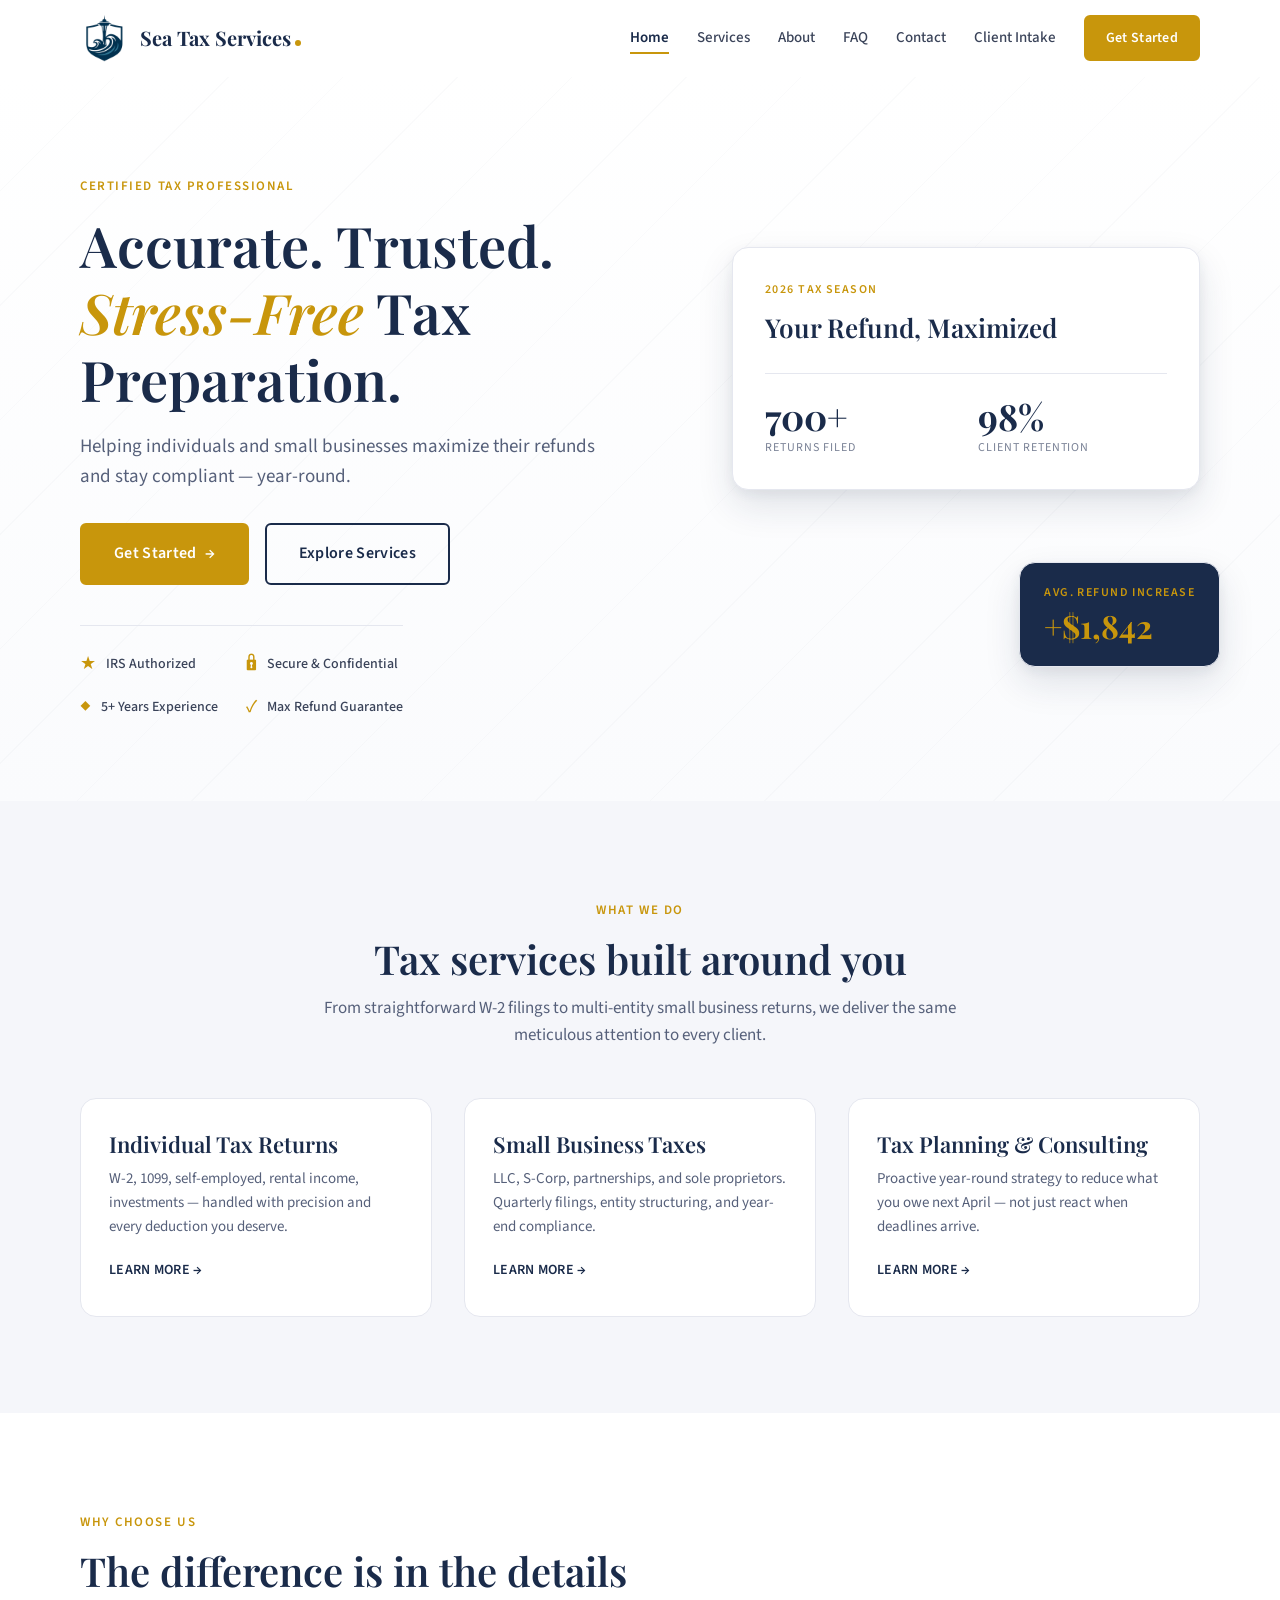
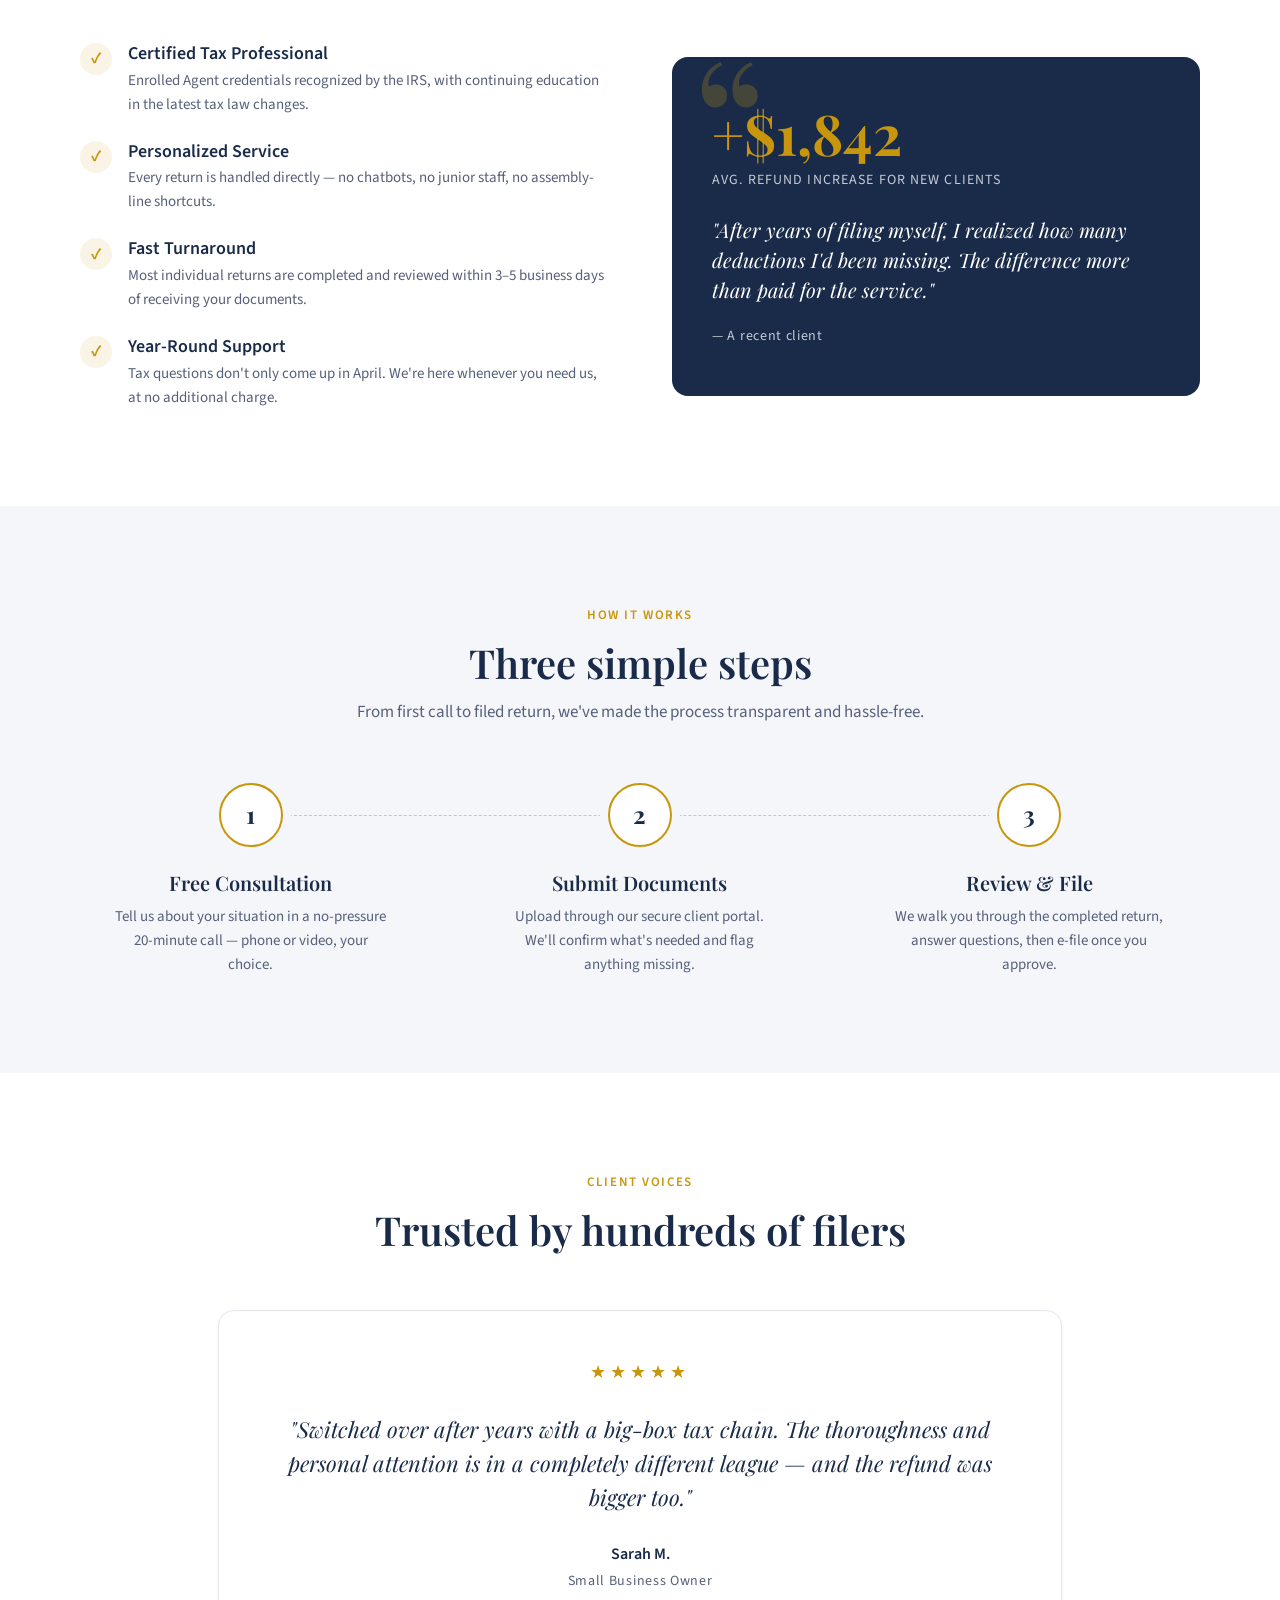
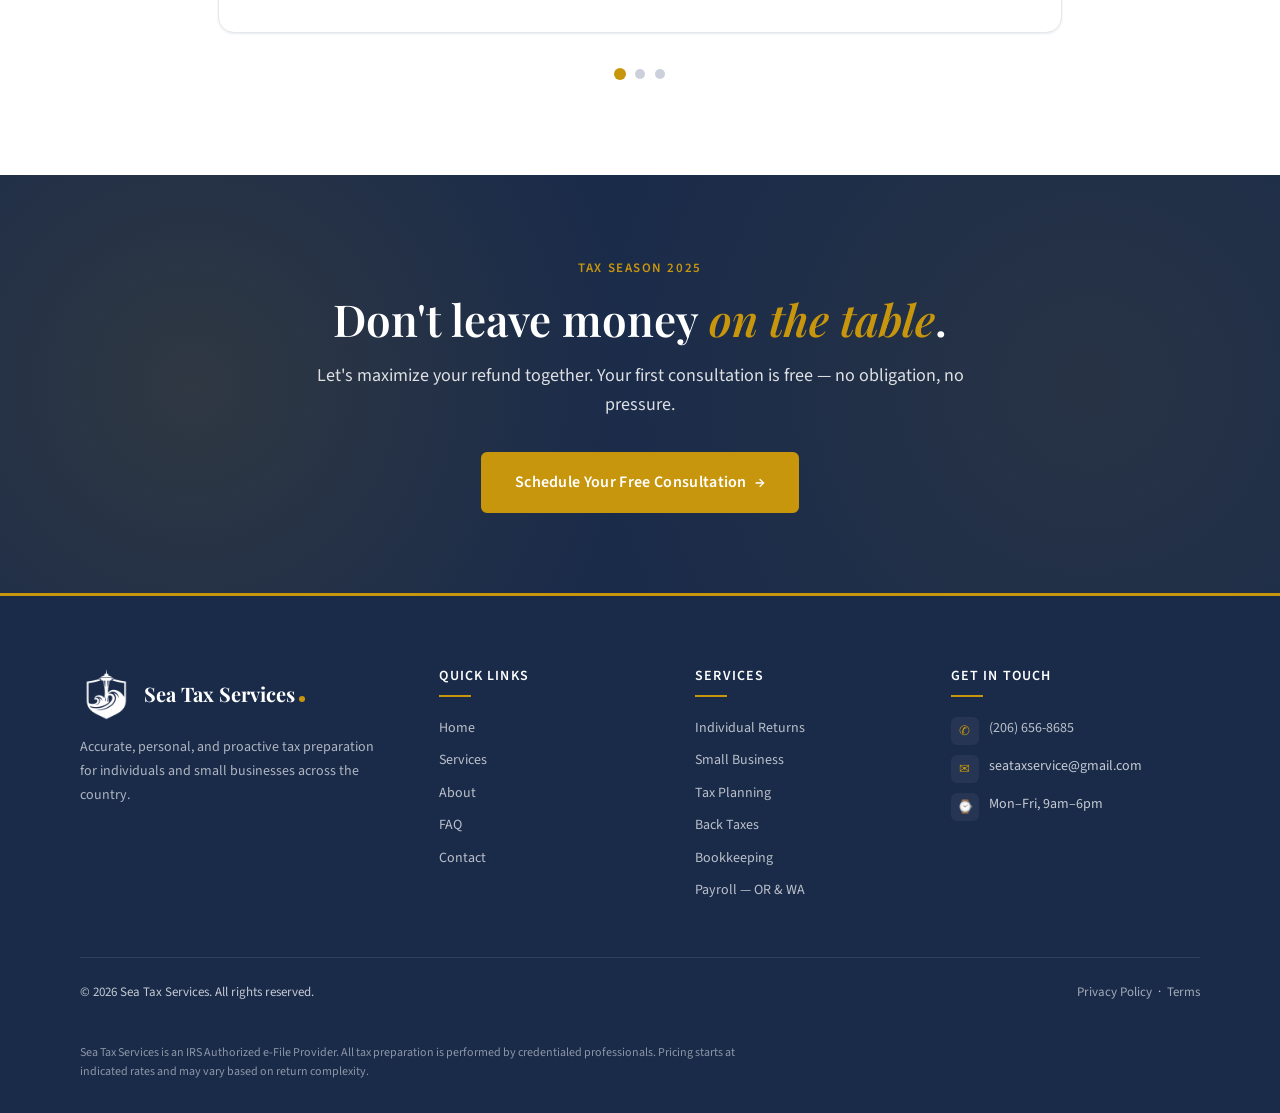
==== commit 900852ae: "Add client intake page with Google Forms embed and update nav - New intake.html page styled to match" ====
--- a/index.html
+++ b/index.html
@@ -72,7 +72,8 @@
           <li><a href="about.html" class="nav-link">About</a></li>
           <li><a href="faq.html" class="nav-link">FAQ</a></li>
           <li><a href="contact.html" class="nav-link">Contact</a></li>
-          <li><a href="contact.html" class="btn btn-primary nav-cta">Free Consultation</a></li>
+          <li><a href="intake.html" class="nav-link">Client Intake</a></li>
+          <li><a href="intake.html" class="btn btn-primary nav-cta">Get Started</a></li>
         </ul>
       </nav>
     </div>
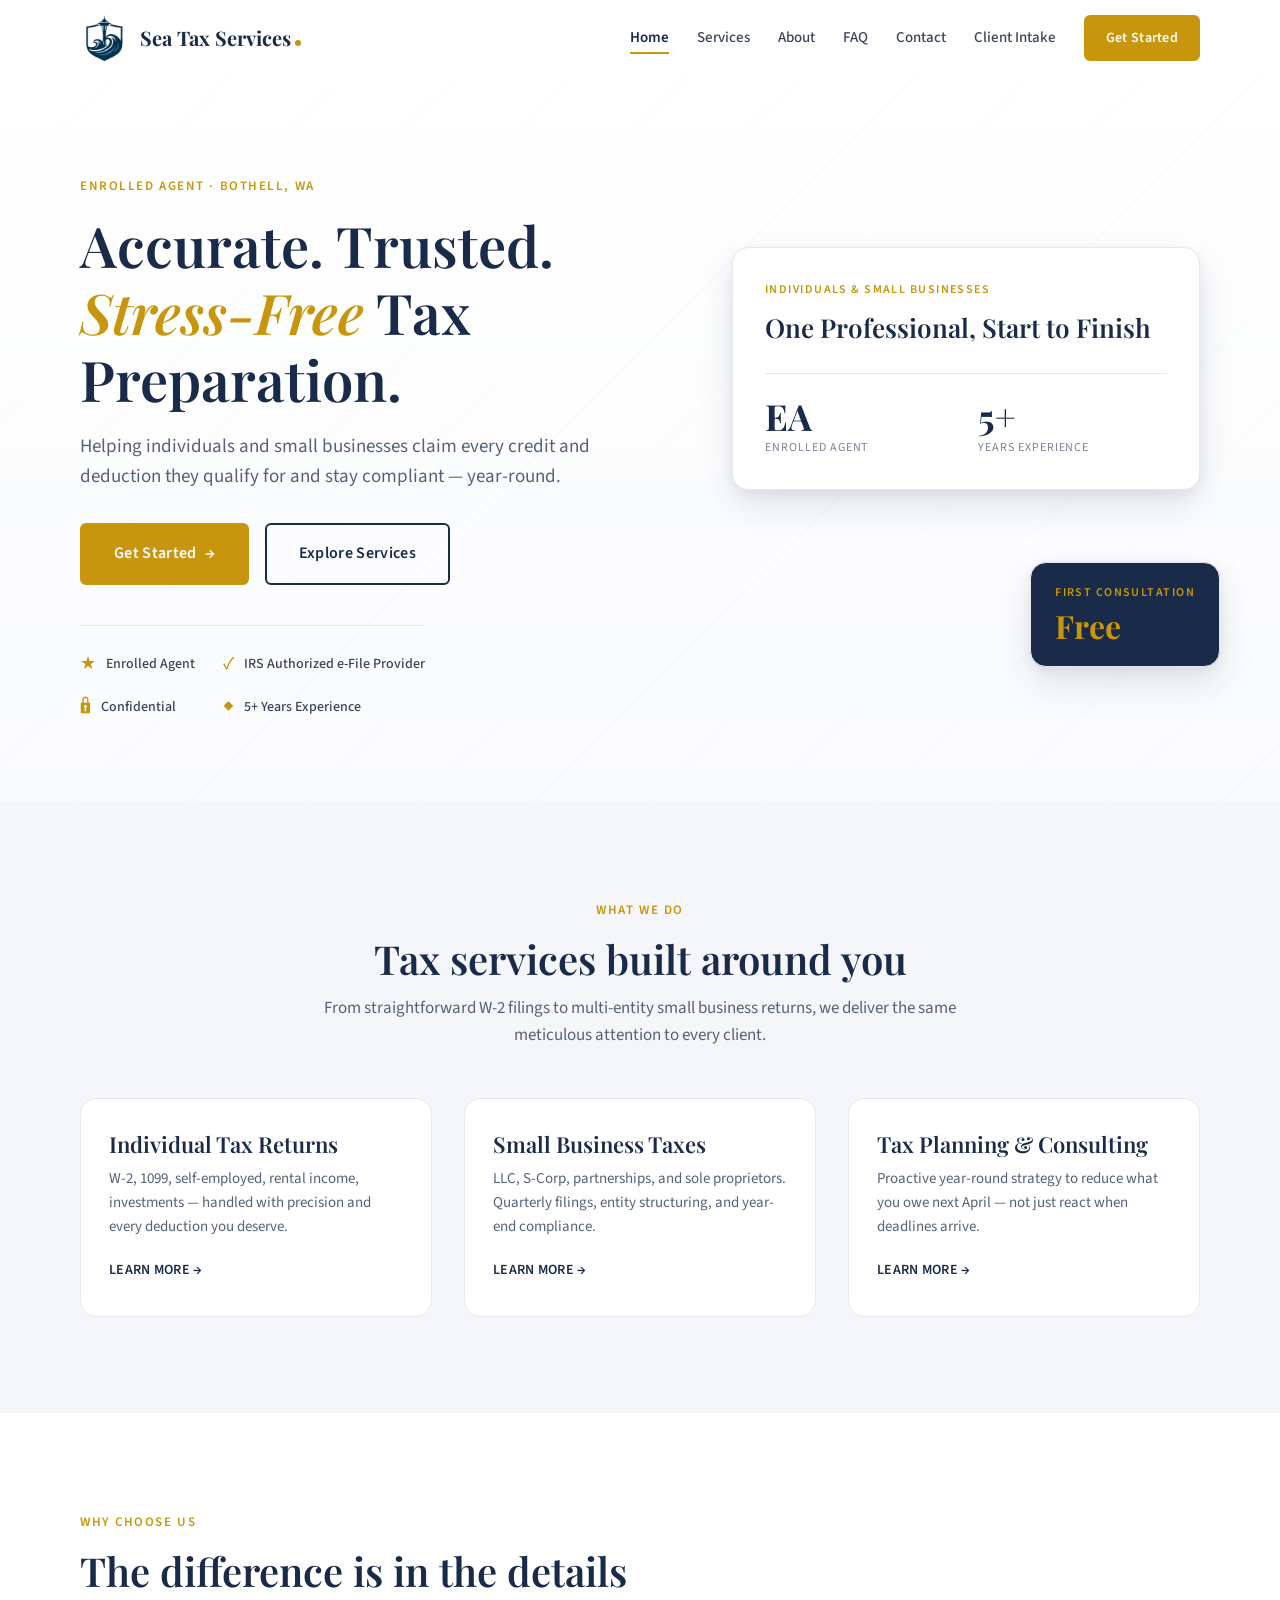
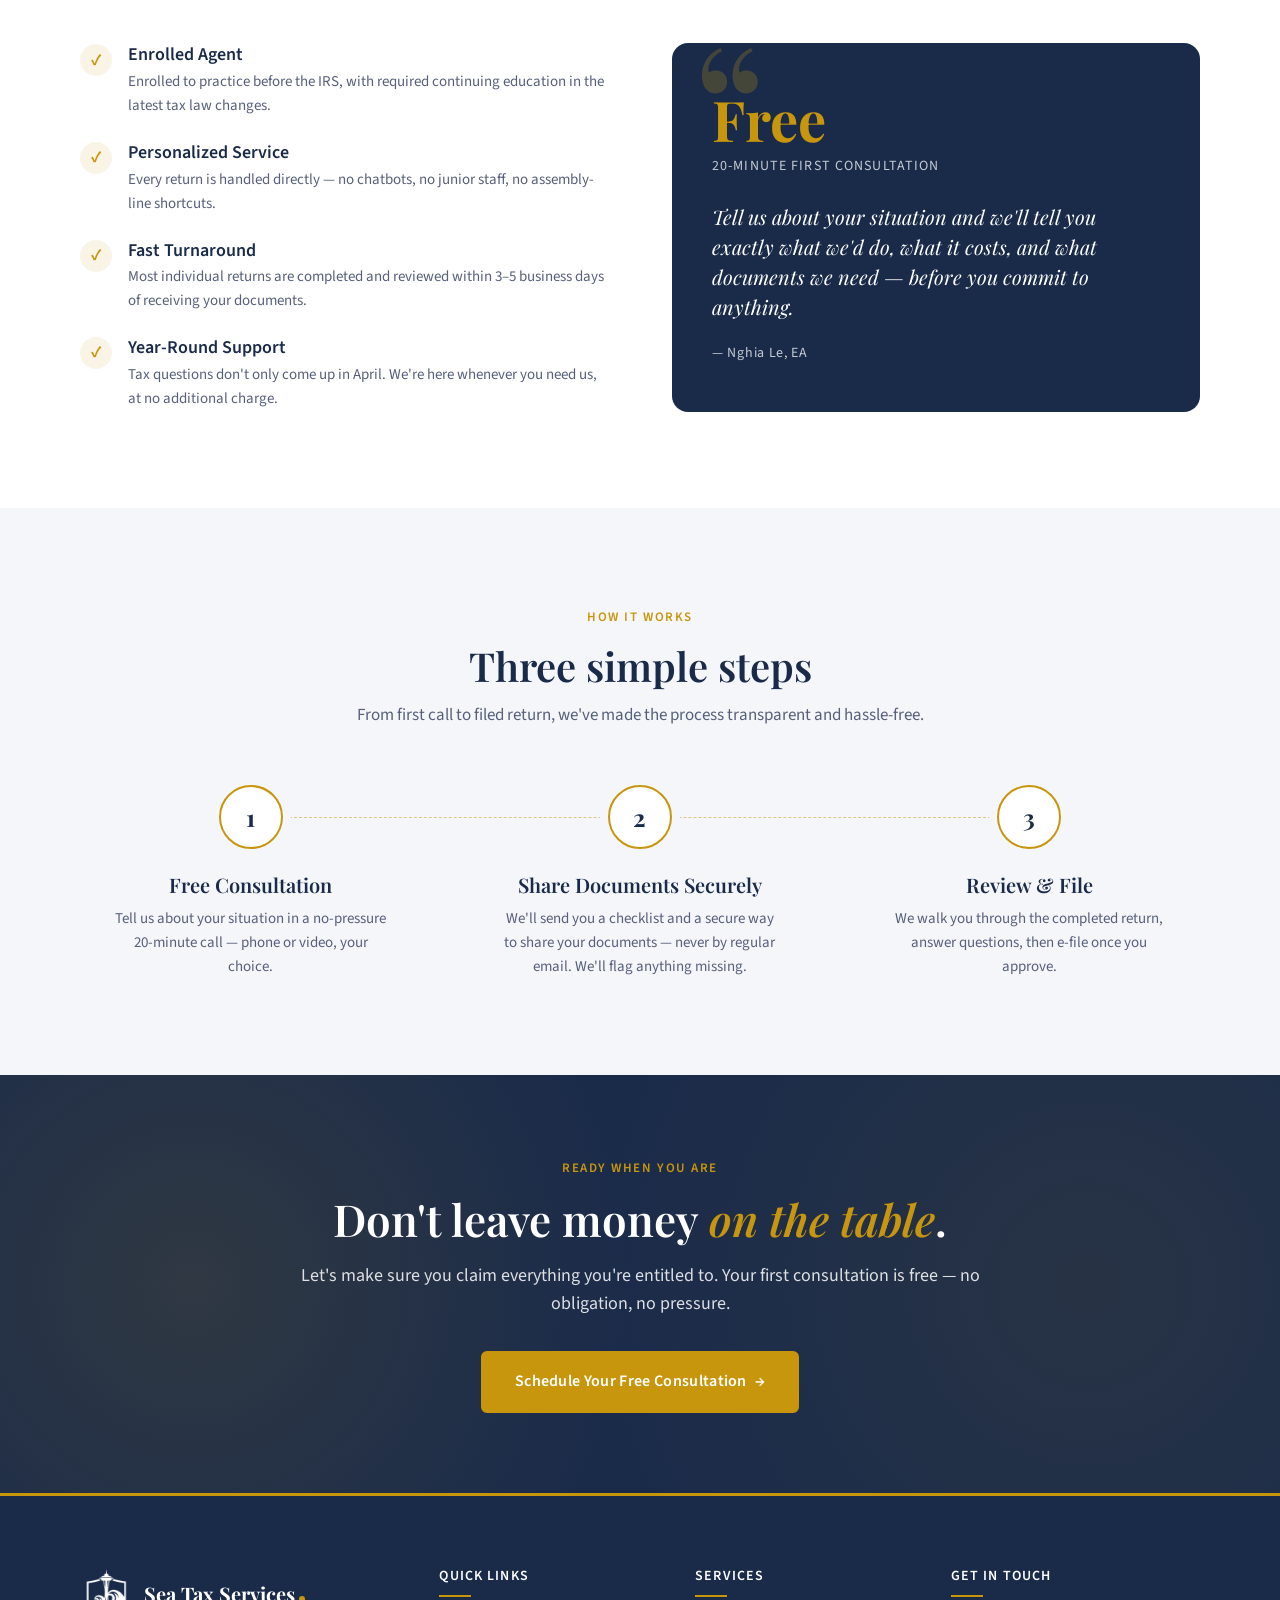
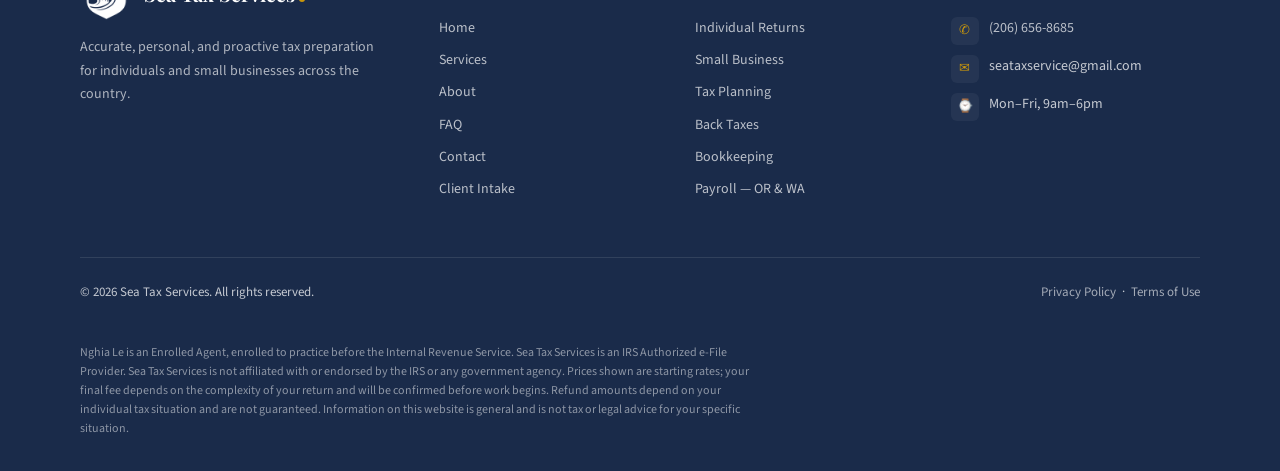
==== commit f2595219: "Bring site into compliance for EA advertising, FTC, and privacy rules - Replace "certified" wording " ====
--- a/index.html
+++ b/index.html
@@ -4,7 +4,7 @@
   <meta charset="UTF-8" />
   <meta name="viewport" content="width=device-width, initial-scale=1.0" />
   <title>Sea Tax Services — Accurate. Trusted. Stress-Free Tax Preparation.</title>
-  <meta name="description" content="Professional tax preparation for individuals and small businesses. IRS Authorized, 5+ years of experience, maximum refund guaranteed. Schedule your free consultation today." />
+  <meta name="description" content="Professional tax preparation for individuals and small businesses. Enrolled Agent and IRS Authorized e-File Provider with 5+ years of experience. Schedule your free consultation today." />
   <meta name="keywords" content="tax preparation, tax filing, small business taxes, individual tax returns, tax planning, enrolled agent, IRS authorized" />
   <meta property="og:type" content="website" />
   <meta property="og:url" content="https://seataxservices.com/" />
@@ -24,7 +24,7 @@
     "url": "https://seataxservices.com",
     "logo": "https://seataxservices.com/images/logo-company.png",
     "image": "https://seataxservices.com/images/Nghia.png",
-    "description": "Professional tax preparation for individuals and small businesses. IRS Authorized, Enrolled Agent, 5+ years of experience.",
+    "description": "Professional tax preparation for individuals and small businesses. Enrolled Agent and IRS Authorized e-File Provider, 5+ years of experience.",
     "telephone": "+12066568685",
     "email": "seataxservice@gmail.com",
     "priceRange": "$150 - $750",
@@ -84,39 +84,39 @@
         <div class="hero-grid">
           <div class="hero-content">
             <div class="hero-text">
-              <span class="eyebrow">Certified Tax Professional</span>
+              <span class="eyebrow">Enrolled Agent · Bothell, WA</span>
               <h1>Accurate. Trusted. <em>Stress-Free</em> Tax Preparation.</h1>
-              <p class="hero-lead">Helping individuals and small businesses maximize their refunds and stay compliant — year-round.</p>
+              <p class="hero-lead">Helping individuals and small businesses claim every credit and deduction they qualify for and stay compliant — year-round.</p>
               <div class="hero-ctas">
-                <a href="contact.html" class="btn btn-primary btn-lg btn-arrow">Get Started</a>
+                <a href="intake.html" class="btn btn-primary btn-lg btn-arrow">Get Started</a>
                 <a href="services.html" class="btn btn-outline btn-lg">Explore Services</a>
               </div>
             </div>
             <ul class="trust-badges">
-              <li><span class="trust-badge-icon">★</span> IRS Authorized</li>
-              <li><span class="trust-badge-icon">🔒</span> Secure &amp; Confidential</li>
+              <li><span class="trust-badge-icon">★</span> Enrolled Agent</li>
+              <li><span class="trust-badge-icon">✓</span> IRS Authorized e-File Provider</li>
+              <li><span class="trust-badge-icon">🔒</span> Confidential</li>
               <li><span class="trust-badge-icon">◆</span> 5+ Years Experience</li>
-              <li><span class="trust-badge-icon">✓</span> Max Refund Guarantee</li>
             </ul>
           </div>
           <div class="hero-visual" aria-hidden="true">
             <div class="hero-card hero-card-main">
-              <div class="hero-card-label">2026 Tax Season</div>
-              <div class="hero-card-title">Your Refund, Maximized</div>
+              <div class="hero-card-label">Individuals &amp; Small Businesses</div>
+              <div class="hero-card-title">One Professional, Start to Finish</div>
               <div class="hero-card-stats">
                 <div>
-                  <div class="hero-stat-value">700+</div>
-                  <div class="hero-stat-label">Returns Filed</div>
+                  <div class="hero-stat-value">EA</div>
+                  <div class="hero-stat-label">Enrolled Agent</div>
                 </div>
                 <div>
-                  <div class="hero-stat-value">98%</div>
-                  <div class="hero-stat-label">Client Retention</div>
+                  <div class="hero-stat-value">5+</div>
+                  <div class="hero-stat-label">Years Experience</div>
                 </div>
               </div>
             </div>
             <div class="hero-card hero-card-float">
-              <div class="hero-card-label">Avg. Refund Increase</div>
-              <div class="hero-stat-value" style="color: var(--color-gold); font-size: 32px;">+$1,842</div>
+              <div class="hero-card-label">First Consultation</div>
+              <div class="hero-stat-value" style="color: var(--color-gold); font-size: 32px;">Free</div>
             </div>
           </div>
         </div>
@@ -159,8 +159,8 @@
             <li class="why-item fade-in">
               <span class="why-check">✓</span>
               <div>
-                <h4>Certified Tax Professional</h4>
-                <p>Enrolled Agent credentials recognized by the IRS, with continuing education in the latest tax law changes.</p>
+                <h4>Enrolled Agent</h4>
+                <p>Enrolled to practice before the IRS, with required continuing education in the latest tax law changes.</p>
               </div>
             </li>
             <li class="why-item fade-in delay-1">
@@ -186,10 +186,10 @@
             </li>
           </ul>
           <aside class="quote-callout fade-in">
-            <div class="quote-stat">+$1,842</div>
-            <div class="quote-stat-label">Avg. refund increase for new clients</div>
-            <p class="quote-text">"After years of filing myself, I realized how many deductions I'd been missing. The difference more than paid for the service."</p>
-            <div class="quote-author">— A recent client</div>
+            <div class="quote-stat">Free</div>
+            <div class="quote-stat-label">20-minute first consultation</div>
+            <p class="quote-text">Tell us about your situation and we'll tell you exactly what we'd do, what it costs, and what documents we need — before you commit to anything.</p>
+            <div class="quote-author">— Nghia Le, EA</div>
           </aside>
         </div>
       </div>
@@ -209,8 +209,8 @@
           </div>
           <div class="step fade-in delay-1">
             <div class="step-number">2</div>
-            <h3>Submit Documents</h3>
-            <p>Upload through our secure client portal. We'll confirm what's needed and flag anything missing.</p>
+            <h3>Share Documents Securely</h3>
+            <p>We'll send you a checklist and a secure way to share your documents — never by regular email. We'll flag anything missing.</p>
           </div>
           <div class="step fade-in delay-2">
             <div class="step-number">3</div>
@@ -220,52 +220,12 @@
         </div>
       </div>
     </section>
-    <section>
-      <div class="container">
-        <div class="section-header">
-          <span class="eyebrow">Client Voices</span>
-          <h2 class="section-title">Trusted by hundreds of filers</h2>
-        </div>
-        <div class="testimonial-carousel" id="testimonial-carousel">
-          <div class="testimonial-track">
-            <div class="testimonial-slides" id="testimonial-slides">
-              <div class="testimonial-slide">
-                <div class="testimonial-card">
-                  <div class="stars" aria-label="5 out of 5 stars">★★★★★</div>
-                  <p class="testimonial-quote">"Switched over after years with a big-box tax chain. The thoroughness and personal attention is in a completely different league — and the refund was bigger too."</p>
-                  <div class="testimonial-author"><strong>Sarah M.</strong>Small Business Owner</div>
-                </div>
-              </div>
-              <div class="testimonial-slide">
-                <div class="testimonial-card">
-                  <div class="stars" aria-label="5 out of 5 stars">★★★★★</div>
-                  <p class="testimonial-quote">"I was dreading doing my taxes after a year with multiple 1099s, a rental property, and some crypto. They walked me through everything and made it painless."</p>
-                  <div class="testimonial-author"><strong>Marcus R.</strong>Freelance Consultant</div>
-                </div>
-              </div>
-              <div class="testimonial-slide">
-                <div class="testimonial-card">
-                  <div class="stars" aria-label="5 out of 5 stars">★★★★★</div>
-                  <p class="testimonial-quote">"Responsive, knowledgeable, and genuinely cares about getting it right. I've already referred three friends. Worth every penny."</p>
-                  <div class="testimonial-author"><strong>Jennifer L.</strong>Healthcare Professional</div>
-                </div>
-              </div>
-            </div>
-          </div>
-          <div class="testimonial-dots" role="tablist">
-            <button class="testimonial-dot active" data-slide="0" aria-label="Testimonial 1"></button>
-            <button class="testimonial-dot" data-slide="1" aria-label="Testimonial 2"></button>
-            <button class="testimonial-dot" data-slide="2" aria-label="Testimonial 3"></button>
-          </div>
-        </div>
-      </div>
-    </section>
     <section class="cta-banner">
       <div class="container">
         <div class="cta-banner-content">
-          <span class="eyebrow">Tax Season 2025</span>
+          <span class="eyebrow">Ready When You Are</span>
           <h2>Don't leave money <em>on the table</em>.</h2>
-          <p>Let's maximize your refund together. Your first consultation is free — no obligation, no pressure.</p>
+          <p>Let's make sure you claim everything you're entitled to. Your first consultation is free — no obligation, no pressure.</p>
           <a href="contact.html" class="btn btn-primary btn-lg btn-arrow">Schedule Your Free Consultation</a>
         </div>
       </div>
@@ -288,6 +248,7 @@
             <li><a href="about.html">About</a></li>
             <li><a href="faq.html">FAQ</a></li>
             <li><a href="contact.html">Contact</a></li>
+            <li><a href="intake.html">Client Intake</a></li>
           </ul>
         </div>
         <div class="footer-col">
@@ -312,9 +273,9 @@
       </div>
       <div class="footer-bottom">
         <div>&copy; <span id="current-year">2025</span> Sea Tax Services. All rights reserved.</div>
-        <div><a href="#">Privacy Policy</a> &nbsp;·&nbsp; <a href="#">Terms</a></div>
-      </div>
-      <p class="footer-disclaimer">Sea Tax Services is an IRS Authorized e-File Provider. All tax preparation is performed by credentialed professionals. Pricing starts at indicated rates and may vary based on return complexity.</p>
+        <div><a href="privacy.html">Privacy Policy</a> &nbsp;·&nbsp; <a href="terms.html">Terms of Use</a></div>
+      </div>
+      <p class="footer-disclaimer">Nghia Le is an Enrolled Agent, enrolled to practice before the Internal Revenue Service. Sea Tax Services is an IRS Authorized e-File Provider. Sea Tax Services is not affiliated with or endorsed by the IRS or any government agency. Prices shown are starting rates; your final fee depends on the complexity of your return and will be confirmed before work begins. Refund amounts depend on your individual tax situation and are not guaranteed. Information on this website is general and is not tax or legal advice for your specific situation.</p>
     </div>
   </footer>
   <button class="back-to-top" id="back-to-top" aria-label="Back to top">↑</button>
